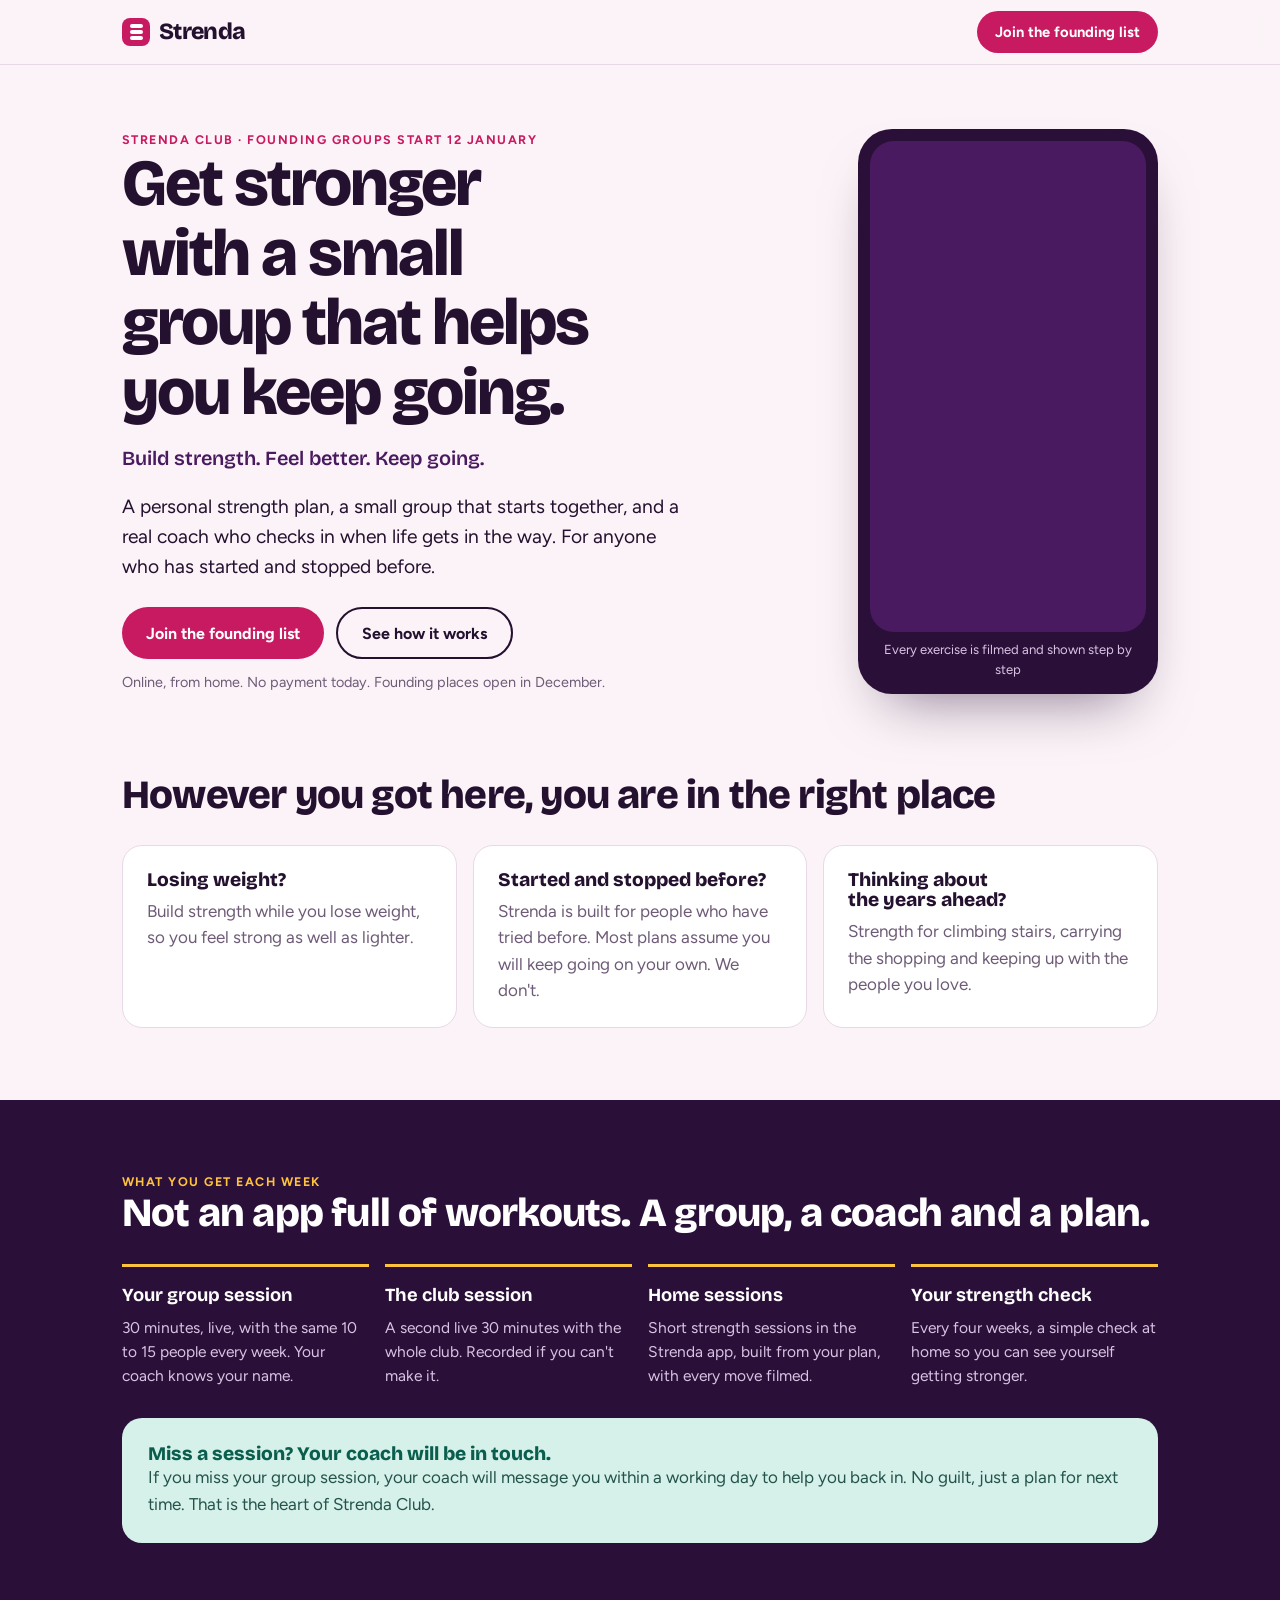
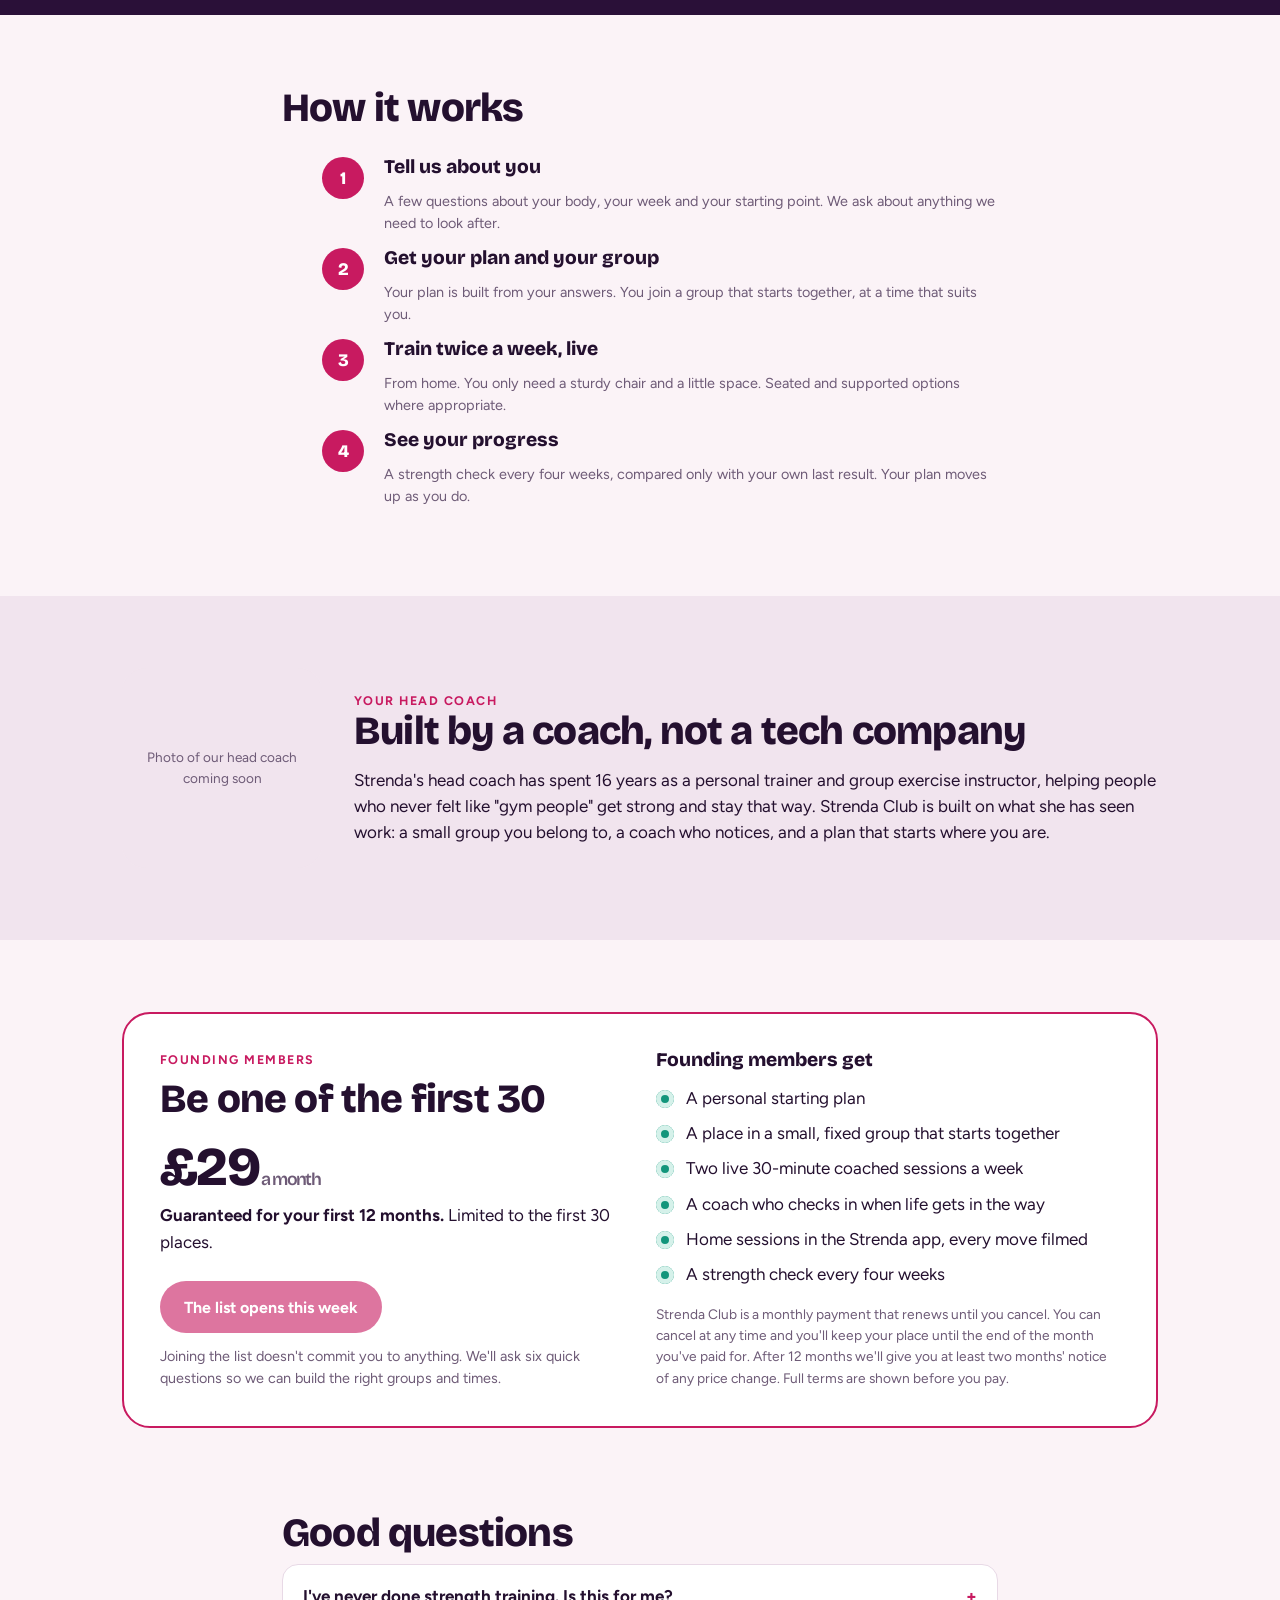
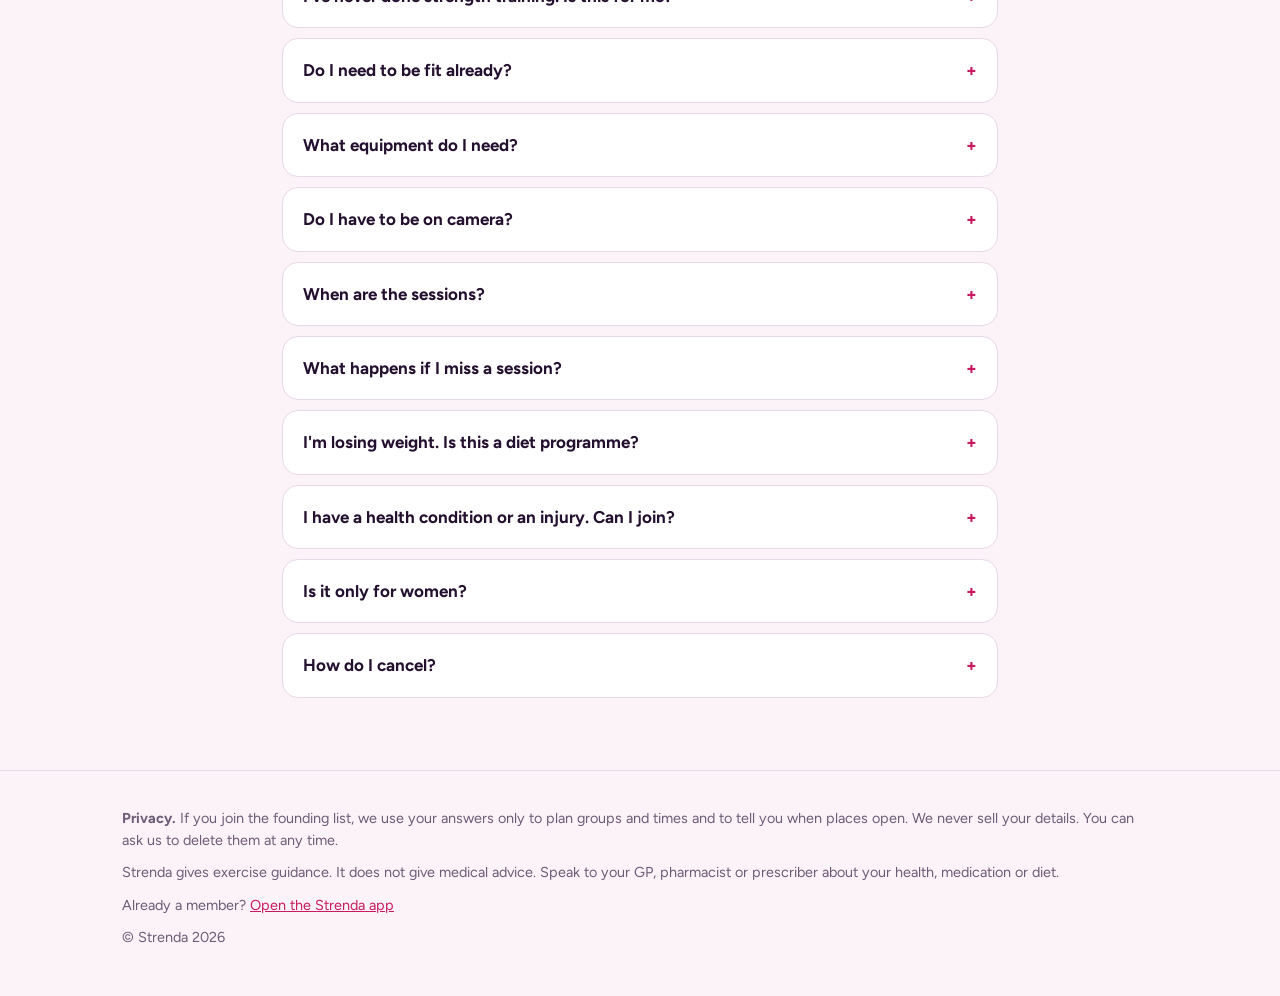
==== index.html @ b96bc78b "Strenda Club landing page at the site root; app moves to app.html Co-Authored-By: Claude Opus 5.5 <n" ====
<!doctype html>
<html lang="en-GB">
<head>
<meta charset="utf-8">
<meta name="viewport" content="width=device-width,initial-scale=1,viewport-fit=cover">
<title>Strenda Club: get stronger with a small group that helps you keep going</title>
<meta name="description" content="A personal strength plan, a small group that starts together and a real coach who checks in when life gets in the way. Founding groups start online on 12 January 2027.">
<meta property="og:title" content="Strenda Club">
<meta property="og:description" content="Get stronger with a small group that helps you keep going. Founding groups start 12 January.">
<link rel="icon" href="icons/icon-192.png">
<link rel="apple-touch-icon" href="icons/icon-180.png">
<meta name="theme-color" content="#2A1038">
<link rel="stylesheet" href="https://fonts.googleapis.com/css2?family=Bricolage+Grotesque:opsz,wght@12..96,600;12..96,800&family=Figtree:wght@400;500;600;700&display=swap">
<script>
/* Old app links (#example, #join-CODE) now live on app.html. */
if (/^#(example|join-)/.test(location.hash)) location.replace('app.html' + location.hash);
/* Paste the Tally form link here when it exists. Until then the buttons scroll to the founding section. */
var WAITLIST_URL = '';
</script>
<style>
:root{--bg:#FBF3F7;--surface:#fff;--sunk:#F1E4EE;--ink:#24102F;--muted:#6E5B77;--line:#E8D9E6;--plum:#2A1038;--plum2:#4A1A60;--on-plum-soft:#D9C3E3;--berry:#C81A60;--sun:#FFC23C;--mint:#12957B;--mint-soft:#D5F1EA;
--display:"Bricolage Grotesque","Arial Narrow",system-ui,sans-serif;--body:"Figtree",system-ui,-apple-system,"Segoe UI",sans-serif}
*{box-sizing:border-box}html{scroll-behavior:smooth}
body{margin:0;background:var(--bg);color:var(--ink);font:17px/1.55 var(--body)}
h1,h2,h3{font-family:var(--display);line-height:1.06;margin:0;text-wrap:balance}
h1{font-size:clamp(2.3rem,6.4vw,4.1rem);font-weight:800;letter-spacing:-.03em}
h2{font-size:clamp(1.7rem,4vw,2.5rem);font-weight:800;letter-spacing:-.02em}
h3{font-size:1.2rem;font-weight:800}
p{margin:0}a{color:var(--berry)}
.in{max-width:1080px;margin:0 auto;padding:0 22px}
.narrow{max-width:760px}
header{position:sticky;top:0;z-index:5;background:rgba(251,243,247,.92);backdrop-filter:blur(8px);border-bottom:1px solid var(--line)}
header .in{display:flex;align-items:center;justify-content:space-between;height:64px}
.brand{font-family:var(--display);font-weight:800;font-size:1.45rem;letter-spacing:-.03em;display:flex;gap:9px;align-items:center;color:var(--ink);text-decoration:none}
.mark{width:28px;height:28px;border-radius:8px;background:var(--berry);display:grid;place-items:center}
.mark::after{content:"";width:13px;height:4px;border-radius:2px;background:#fff;box-shadow:0 -6px 0 #fff,0 6px 0 #fff}
.btn{display:inline-flex;align-items:center;justify-content:center;min-height:52px;padding:0 24px;border-radius:999px;background:var(--berry);color:#fff;font:700 1rem var(--body);text-decoration:none;border:0;cursor:pointer}
.btn.ghost{background:transparent;color:var(--ink);border:2px solid var(--ink)}
.btn.small{min-height:42px;padding:0 18px;font-size:.92rem}
.btn:focus-visible,a:focus-visible,summary:focus-visible{outline:3px solid var(--sun);outline-offset:3px}
section{padding:72px 0}
.eyebrow{font-size:.78rem;font-weight:700;letter-spacing:.12em;text-transform:uppercase;color:var(--berry)}
.hero{padding:64px 0 56px}
.hero .grid{display:grid;grid-template-columns:1.15fr .85fr;gap:48px;align-items:center}
.hero .lead{font-size:1.2rem;margin-top:18px;max-width:34em}
.tag{font-family:var(--display);font-weight:600;font-size:1.25rem;margin-top:16px;color:var(--plum2)}
.row{display:flex;flex-wrap:wrap;gap:12px;margin-top:26px}
.note{font-size:.9rem;color:var(--muted);margin-top:12px}
.phone{background:var(--plum);border-radius:34px;padding:12px;max-width:300px;margin-left:auto;box-shadow:0 30px 60px -30px rgba(42,16,56,.6)}
.phone video{width:100%;aspect-ratio:9/16;object-fit:cover;border-radius:24px;display:block;background:var(--plum2)}
.phone p{color:var(--on-plum-soft);font-size:.82rem;text-align:center;padding:8px 6px 2px}
.ways{display:grid;grid-template-columns:repeat(3,1fr);gap:16px;margin-top:28px}
.card{background:var(--surface);border:1px solid var(--line);border-radius:20px;padding:24px}
.card p{margin-top:8px;color:var(--muted)}
.band{background:var(--plum);color:#fff}
.band p{color:var(--on-plum-soft)}
.band .eyebrow{color:var(--sun)}
.week{display:grid;grid-template-columns:repeat(4,1fr);gap:16px;margin-top:30px}
.week div{border-top:3px solid var(--sun);padding-top:14px}
.week b{display:block;font-family:var(--display);font-size:1.15rem;color:#fff}
.week p{margin-top:6px;font-size:.97rem}
.steps{counter-reset:s;display:grid;gap:14px;margin-top:28px}
.steps li{list-style:none;counter-increment:s;display:grid;grid-template-columns:48px 1fr;gap:14px;align-items:start}
.steps li::before{content:counter(s);width:42px;height:42px;border-radius:50%;background:var(--berry);color:#fff;font:800 1.1rem var(--display);display:grid;place-items:center}
.steps ol{padding:0;margin:0}
.promise{background:var(--mint-soft);border-radius:20px;padding:26px;margin-top:30px}
.promise h3{color:#0B5E4E}
.coach{display:grid;grid-template-columns:200px 1fr;gap:32px;align-items:center}
.photo{width:200px;aspect-ratio:1;border-radius:24px;background:var(--sunk);display:grid;place-items:center;color:var(--muted);font-size:.85rem;text-align:center;padding:16px}
.offer{background:var(--surface);border:2px solid var(--berry);border-radius:28px;padding:36px;display:grid;grid-template-columns:1fr 1fr;gap:32px}
.price{font-family:var(--display);font-weight:800;font-size:3.4rem;letter-spacing:-.03em;line-height:1}
.price span{font-size:1.1rem;font-weight:600;color:var(--muted)}
ul.ticks{padding:0;margin:14px 0 0;list-style:none;display:grid;gap:9px}
ul.ticks li{padding-left:30px;position:relative}
ul.ticks li::before{content:"";position:absolute;left:0;top:5px;width:18px;height:18px;border-radius:50%;background:var(--mint);box-shadow:inset 0 0 0 5px var(--mint-soft)}
.fine{font-size:.86rem;color:var(--muted);margin-top:16px}
details{background:var(--surface);border:1px solid var(--line);border-radius:16px;padding:0 20px;margin-top:10px}
summary{cursor:pointer;font-weight:700;padding:18px 0;list-style:none}
summary::after{content:"+";float:right;font-weight:800;color:var(--berry)}
details[open] summary::after{content:"\2212"}
details p{padding:0 0 18px;color:var(--muted)}
footer{border-top:1px solid var(--line);padding:36px 0 48px;font-size:.9rem;color:var(--muted)}
footer .in{display:grid;gap:10px}
@media (max-width:820px){.hero .grid,.offer,.coach{grid-template-columns:1fr}.phone{margin:0 auto}.ways,.week{grid-template-columns:1fr 1fr}.photo{width:160px}}
@media (max-width:520px){.ways,.week{grid-template-columns:1fr}section{padding:56px 0}.offer{padding:26px}}
@media (prefers-reduced-motion:reduce){html{scroll-behavior:auto}}
</style>
</head>
<body>
<header><div class="in">
  <a class="brand" href="#top"><span class="mark" aria-hidden="true"></span>Strenda</a>
  <a class="btn small js-join" href="#founding">Join the founding list</a>
</div></header>

<main id="top">
<section class="hero"><div class="in grid">
  <div>
    <p class="eyebrow">Strenda Club &middot; Founding groups start 12 January</p>
    <h1>Get stronger with a small group that helps you keep going.</h1>
    <p class="tag">Build strength. Feel better. Keep going.</p>
    <p class="lead">A personal strength plan, a small group that starts together, and a real coach who checks in when life gets in the way. For anyone who has started and stopped before.</p>
    <div class="row"><a class="btn js-join" href="#founding">Join the founding list</a><a class="btn ghost" href="#how">See how it works</a></div>
    <p class="note">Online, from home. No payment today. Founding places open in December.</p>
  </div>
  <div class="phone"><video src="videos/sit-to-stand.mp4" muted autoplay loop playsinline preload="metadata" aria-label="A Strenda exercise: sit to stand from a chair"></video><p>Every exercise is filmed and shown step by step</p></div>
</div></section>

<section style="padding-top:24px"><div class="in">
  <h2>However you got here, you are in the right place</h2>
  <div class="ways">
    <div class="card"><h3>Losing weight?</h3><p>Build strength while you lose weight, so you feel strong as well as lighter.</p></div>
    <div class="card"><h3>Started and stopped before?</h3><p>Strenda is built for people who have tried before. Most plans assume you will keep going on your own. We don't.</p></div>
    <div class="card"><h3>Thinking about the years ahead?</h3><p>Strength for climbing stairs, carrying the shopping and keeping up with the people you love.</p></div>
  </div>
</div></section>

<section class="band" id="how"><div class="in">
  <p class="eyebrow">What you get each week</p>
  <h2>Not an app full of workouts. A group, a coach and a plan.</h2>
  <div class="week">
    <div><b>Your group session</b><p>30 minutes, live, with the same 10 to 15 people every week. Your coach knows your name.</p></div>
    <div><b>The club session</b><p>A second live 30 minutes with the whole club. Recorded if you can't make it.</p></div>
    <div><b>Home sessions</b><p>Short strength sessions in the Strenda app, built from your plan, with every move filmed.</p></div>
    <div><b>Your strength check</b><p>Every four weeks, a simple check at home so you can see yourself getting stronger.</p></div>
  </div>
  <div class="promise"><h3>Miss a session? Your coach will be in touch.</h3><p style="color:#24534A">If you miss your group session, your coach will message you within a working day to help you back in. No guilt, just a plan for next time. That is the heart of Strenda Club.</p></div>
</div></section>

<section><div class="in narrow">
  <h2>How it works</h2>
  <ol class="steps">
    <li><div><h3>Tell us about you</h3><p class="note">A few questions about your body, your week and your starting point. We ask about anything we need to look after.</p></div></li>
    <li><div><h3>Get your plan and your group</h3><p class="note">Your plan is built from your answers. You join a group that starts together, at a time that suits you.</p></div></li>
    <li><div><h3>Train twice a week, live</h3><p class="note">From home. You only need a sturdy chair and a little space. Seated and supported options where appropriate.</p></div></li>
    <li><div><h3>See your progress</h3><p class="note">A strength check every four weeks, compared only with your own last result. Your plan moves up as you do.</p></div></li>
  </ol>
</div></section>

<section style="background:var(--sunk)"><div class="in coach">
  <div class="photo" role="img" aria-label="Photo of Strenda's head coach">Photo of our head coach coming soon</div>
  <div>
    <p class="eyebrow">Your head coach</p>
    <h2>Built by a coach, not a tech company</h2>
    <p style="margin-top:14px">Strenda's head coach has spent 16 years as a personal trainer and group exercise instructor, helping people who never felt like "gym people" get strong and stay that way. Strenda Club is built on what she has seen work: a small group you belong to, a coach who notices, and a plan that starts where you are.</p>
  </div>
</div></section>

<section id="founding"><div class="in">
  <div class="offer">
    <div>
      <p class="eyebrow">Founding members</p>
      <h2 style="margin-top:8px">Be one of the first 30</h2>
      <p class="price" style="margin-top:20px">&pound;29<span> a month</span></p>
      <p style="margin-top:8px"><strong>Guaranteed for your first 12 months.</strong> Limited to the first 30 places.</p>
      <div class="row"><a class="btn js-join" href="#founding" id="joinmain">Join the founding list</a></div>
      <p class="note" id="joinnote">Joining the list doesn't commit you to anything. We'll ask six quick questions so we can build the right groups and times.</p>
    </div>
    <div>
      <h3>Founding members get</h3>
      <ul class="ticks">
        <li>A personal starting plan</li>
        <li>A place in a small, fixed group that starts together</li>
        <li>Two live 30-minute coached sessions a week</li>
        <li>A coach who checks in when life gets in the way</li>
        <li>Home sessions in the Strenda app, every move filmed</li>
        <li>A strength check every four weeks</li>
      </ul>
      <p class="fine">Strenda Club is a monthly payment that renews until you cancel. You can cancel at any time and you'll keep your place until the end of the month you've paid for. After 12 months we'll give you at least two months' notice of any price change. Full terms are shown before you pay.</p>
    </div>
  </div>
</div></section>

<section style="padding-top:12px"><div class="in narrow">
  <h2>Good questions</h2>
  <details><summary>I've never done strength training. Is this for me?</summary><p>Yes. Strenda Club is for beginners and for people coming back after a break. Every exercise is filmed and explained, and your plan starts where you are.</p></details>
  <details><summary>Do I need to be fit already?</summary><p>No. You don't have to arrive disciplined, confident or fit. That is what the group and your coach are for.</p></details>
  <details><summary>What equipment do I need?</summary><p>A sturdy chair and a little space. Hand weights or full water bottles help later but are optional.</p></details>
  <details><summary>Do I have to be on camera?</summary><p>No. Your camera is optional. You can follow along and ask questions without being on screen. If you turn it on, your coach can check your technique.</p></details>
  <details><summary>When are the sessions?</summary><p>We'll set the group times from what people on the founding list tell us, with daytime and evening options. The club session is recorded.</p></details>
  <details><summary>What happens if I miss a session?</summary><p>Your coach will message you within a working day to help you back in, with an easier option if you need one. You won't be told off. Life happens.</p></details>
  <details><summary>I'm losing weight. Is this a diet programme?</summary><p>No. Strenda is about building strength, whatever your goal. If you're losing weight in any way, we'll help you build strength alongside it. We don't give advice on medication or diets; your GP, pharmacist or dietitian is the right person for that.</p></details>
  <details><summary>I have a health condition or an injury. Can I join?</summary><p>Often, yes. We'll ask about your health before you start, and we may ask you to check with your GP first. Exercises are adapted where appropriate.</p></details>
  <details><summary>Is it only for women?</summary><p>Our first groups are mostly women aged 40 to 60, because that's who has asked for it. Everyone is welcome to join the list, and we plan to open more groups.</p></details>
  <details><summary>How do I cancel?</summary><p>Any time, in a couple of clicks. You keep your place until the end of the month you've paid for.</p></details>
</div></section>
</main>

<footer><div class="in">
  <p><strong>Privacy.</strong> If you join the founding list, we use your answers only to plan groups and times and to tell you when places open. We never sell your details. You can ask us to delete them at any time.</p>
  <p>Strenda gives exercise guidance. It does not give medical advice. Speak to your GP, pharmacist or prescriber about your health, medication or diet.</p>
  <p>Already a member? <a href="app.html">Open the Strenda app</a></p>
  <p>&copy; Strenda 2026</p>
</div></footer>

<script>
if (WAITLIST_URL) document.querySelectorAll('.js-join').forEach(function (a) { a.href = WAITLIST_URL; a.target = '_blank'; a.rel = 'noopener'; });
else { var n = document.getElementById('joinnote'); var b = document.getElementById('joinmain'); b.textContent = 'The list opens this week'; b.removeAttribute('href'); b.setAttribute('aria-disabled', 'true'); b.style.opacity = '.6'; }
</script>
</body>
</html>
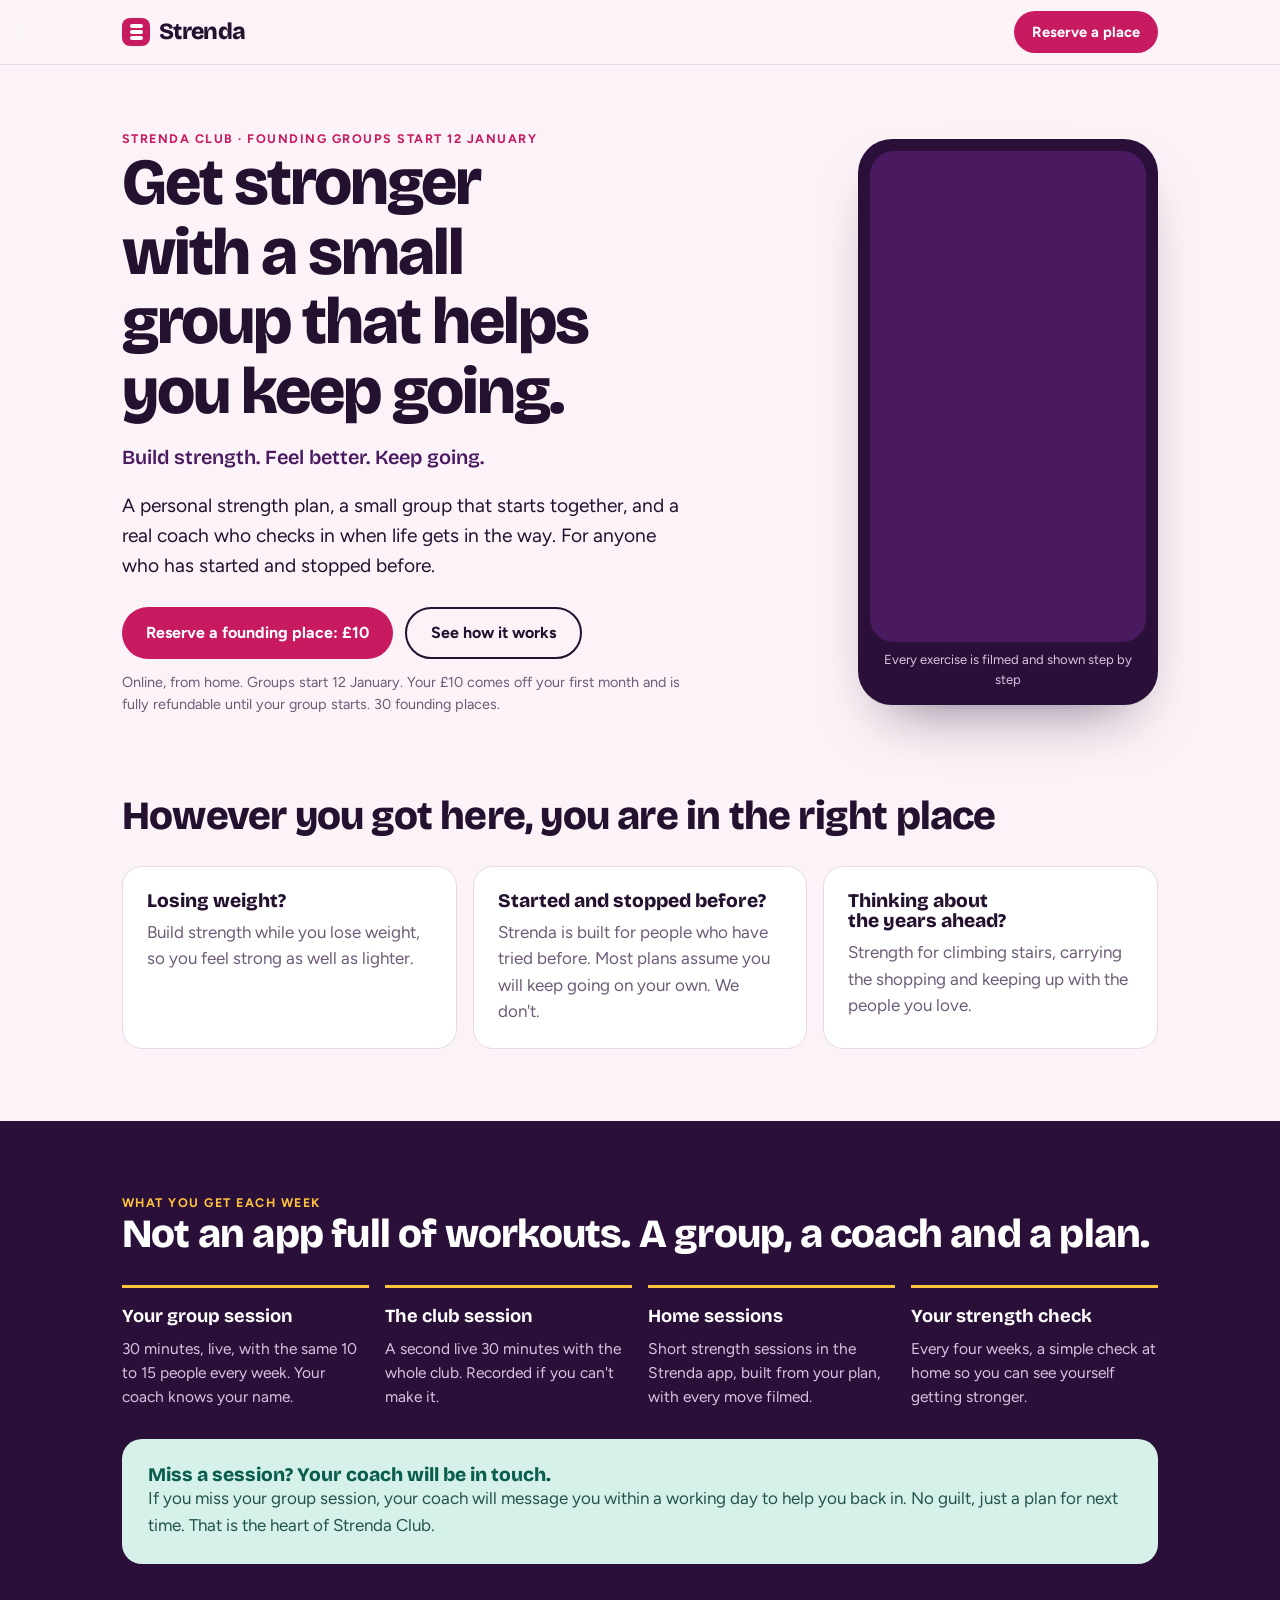
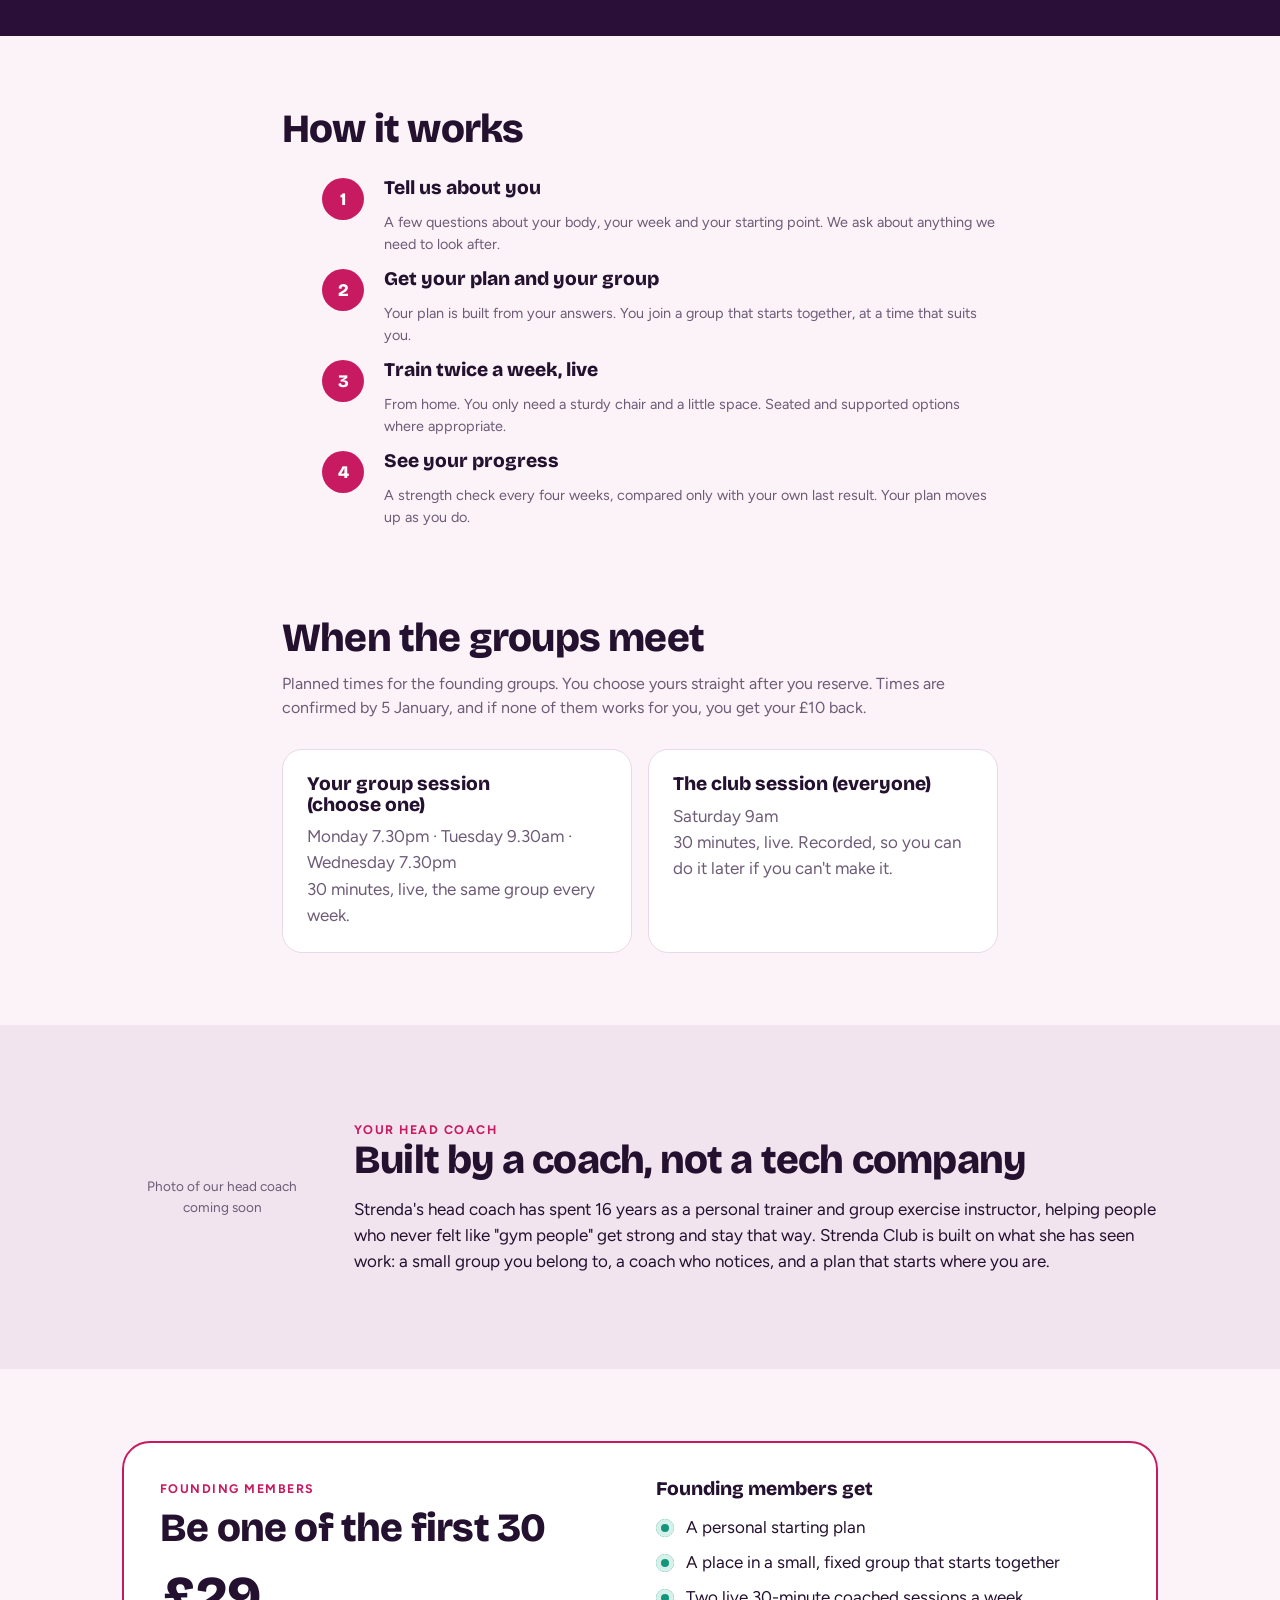
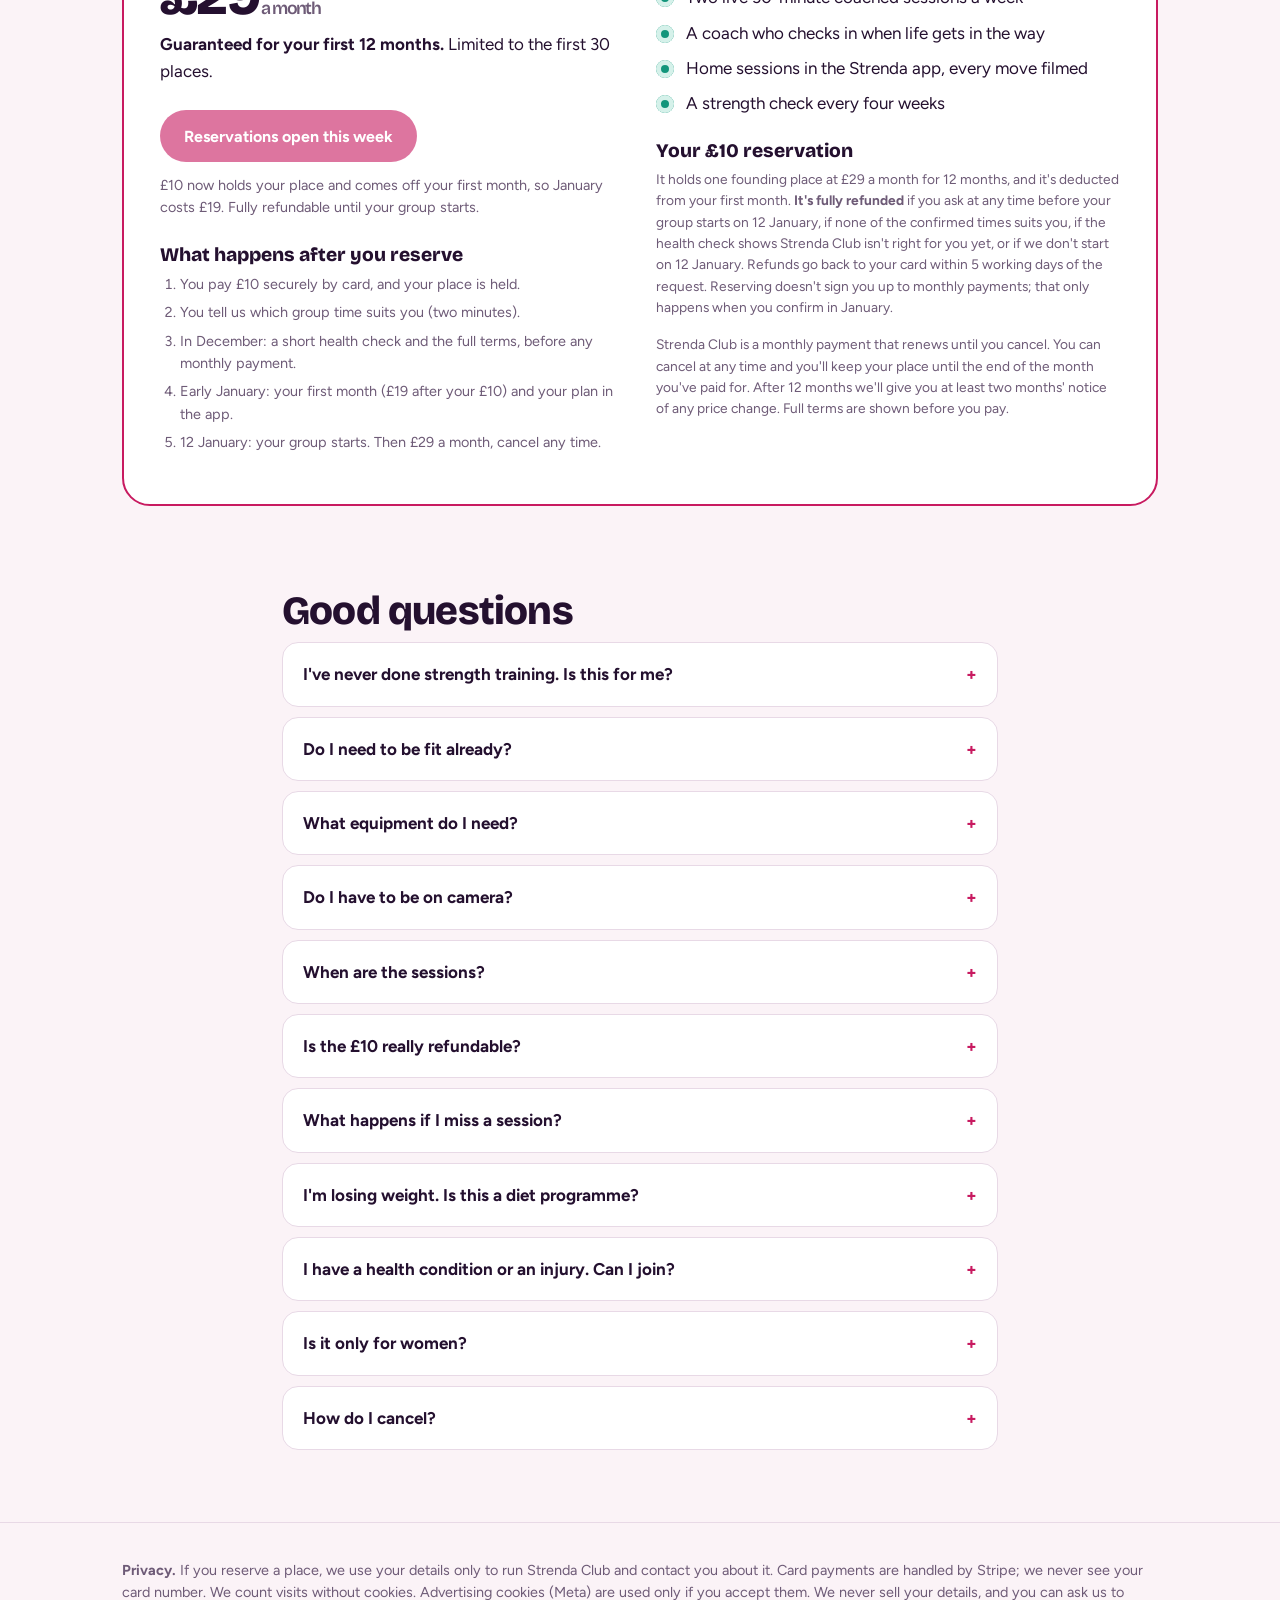
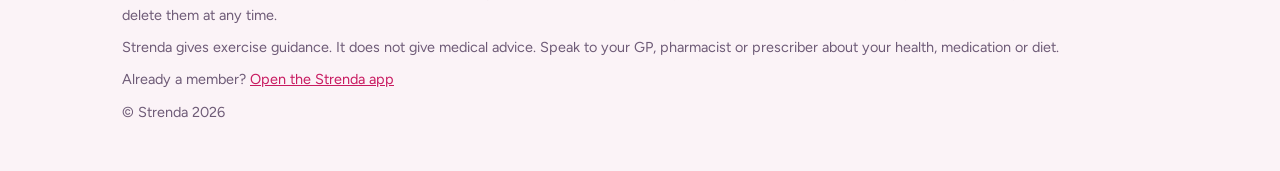
==== commit 75008ad5: "Founding reservation journey: £10 refundable reservation, group times, reserved page, consent-gated " ====
--- a/index.html
+++ b/index.html
@@ -14,8 +14,14 @@
 <script>
 /* Old app links (#example, #join-CODE) now live on app.html. */
 if (/^#(example|join-)/.test(location.hash)) location.replace('app.html' + location.hash);
-/* Paste the Tally form link here when it exists. Until then the buttons scroll to the founding section. */
-var WAITLIST_URL = '';
+/* ===== SETTINGS: paste values here, nothing else needs changing ===== */
+var RESERVE_URL = '';     /* Stripe Payment Link for the £10 refundable reservation */
+var WAITLIST_URL = '';    /* Optional: Tally form, used only if RESERVE_URL is empty */
+var META_PIXEL_ID = '';   /* Meta pixel ID, e.g. '123456789012345'. Loads only after cookie consent. */
+var GOATCOUNTER = '';     /* GoatCounter code, e.g. 'strenda' for strenda.goatcounter.com. Cookie-free visit counts. */
+/* ==================================================================== */
+/* Remember where the visitor came from (utm tags on the ad link) so the Stripe payment shows the source. */
+(function () { try { var q = new URLSearchParams(location.search), s = q.get('utm_content') || q.get('utm_campaign') || q.get('utm_source'); if (s) sessionStorage.setItem('src', s.replace(/[^\w-]/g, '').slice(0, 60)); } catch (e) {} })();
 </script>
 <style>
 :root{--bg:#FBF3F7;--surface:#fff;--sunk:#F1E4EE;--ink:#24102F;--muted:#6E5B77;--line:#E8D9E6;--plum:#2A1038;--plum2:#4A1A60;--on-plum-soft:#D9C3E3;--berry:#C81A60;--sun:#FFC23C;--mint:#12957B;--mint-soft:#D5F1EA;
@@ -89,7 +95,7 @@
 <body>
 <header><div class="in">
   <a class="brand" href="#top"><span class="mark" aria-hidden="true"></span>Strenda</a>
-  <a class="btn small js-join" href="#founding">Join the founding list</a>
+  <a class="btn small js-join" href="#founding">Reserve a place</a>
 </div></header>
 
 <main id="top">
@@ -99,8 +105,8 @@
     <h1>Get stronger with a small group that helps you keep going.</h1>
     <p class="tag">Build strength. Feel better. Keep going.</p>
     <p class="lead">A personal strength plan, a small group that starts together, and a real coach who checks in when life gets in the way. For anyone who has started and stopped before.</p>
-    <div class="row"><a class="btn js-join" href="#founding">Join the founding list</a><a class="btn ghost" href="#how">See how it works</a></div>
-    <p class="note">Online, from home. No payment today. Founding places open in December.</p>
+    <div class="row"><a class="btn js-join" href="#founding">Reserve a founding place: &pound;10</a><a class="btn ghost" href="#how">See how it works</a></div>
+    <p class="note">Online, from home. Groups start 12 January. Your &pound;10 comes off your first month and is fully refundable until your group starts. 30 founding places.</p>
   </div>
   <div class="phone"><video src="videos/sit-to-stand.mp4" muted autoplay loop playsinline preload="metadata" aria-label="A Strenda exercise: sit to stand from a chair"></video><p>Every exercise is filmed and shown step by step</p></div>
 </div></section>
@@ -136,6 +142,15 @@
   </ol>
 </div></section>
 
+<section style="padding-top:0"><div class="in narrow">
+  <h2>When the groups meet</h2>
+  <p class="note" style="font-size:1rem">Planned times for the founding groups. You choose yours straight after you reserve. Times are confirmed by 5 January, and if none of them works for you, you get your &pound;10 back.</p>
+  <div class="ways" style="grid-template-columns:repeat(2,1fr)">
+    <div class="card"><h3>Your group session (choose one)</h3><p>Monday 7.30pm &middot; Tuesday 9.30am &middot; Wednesday 7.30pm<br>30 minutes, live, the same group every week.</p></div>
+    <div class="card"><h3>The club session (everyone)</h3><p>Saturday 9am<br>30 minutes, live. Recorded, so you can do it later if you can't make it.</p></div>
+  </div>
+</div></section>
+
 <section style="background:var(--sunk)"><div class="in coach">
   <div class="photo" role="img" aria-label="Photo of Strenda's head coach">Photo of our head coach coming soon</div>
   <div>
@@ -152,8 +167,16 @@
       <h2 style="margin-top:8px">Be one of the first 30</h2>
       <p class="price" style="margin-top:20px">&pound;29<span> a month</span></p>
       <p style="margin-top:8px"><strong>Guaranteed for your first 12 months.</strong> Limited to the first 30 places.</p>
-      <div class="row"><a class="btn js-join" href="#founding" id="joinmain">Join the founding list</a></div>
-      <p class="note" id="joinnote">Joining the list doesn't commit you to anything. We'll ask six quick questions so we can build the right groups and times.</p>
+      <div class="row"><a class="btn js-join" href="#founding" id="joinmain">Reserve my place: &pound;10</a></div>
+      <p class="note" id="joinnote">&pound;10 now holds your place and comes off your first month, so January costs &pound;19. Fully refundable until your group starts.</p>
+      <h3 style="margin-top:26px">What happens after you reserve</h3>
+      <ol class="note" style="padding-left:20px;margin-top:8px;display:grid;gap:6px">
+        <li>You pay &pound;10 securely by card, and your place is held.</li>
+        <li>You tell us which group time suits you (two minutes).</li>
+        <li>In December: a short health check and the full terms, before any monthly payment.</li>
+        <li>Early January: your first month (&pound;19 after your &pound;10) and your plan in the app.</li>
+        <li>12 January: your group starts. Then &pound;29 a month, cancel any time.</li>
+      </ol>
     </div>
     <div>
       <h3>Founding members get</h3>
@@ -165,6 +188,8 @@
         <li>Home sessions in the Strenda app, every move filmed</li>
         <li>A strength check every four weeks</li>
       </ul>
+      <h3 style="margin-top:24px">Your &pound;10 reservation</h3>
+      <p class="fine" style="margin-top:8px">It holds one founding place at &pound;29 a month for 12 months, and it's deducted from your first month. <strong>It's fully refunded</strong> if you ask at any time before your group starts on 12 January, if none of the confirmed times suits you, if the health check shows Strenda Club isn't right for you yet, or if we don't start on 12 January. Refunds go back to your card within 5 working days of the request. Reserving doesn't sign you up to monthly payments; that only happens when you confirm in January.</p>
       <p class="fine">Strenda Club is a monthly payment that renews until you cancel. You can cancel at any time and you'll keep your place until the end of the month you've paid for. After 12 months we'll give you at least two months' notice of any price change. Full terms are shown before you pay.</p>
     </div>
   </div>
@@ -176,7 +201,8 @@
   <details><summary>Do I need to be fit already?</summary><p>No. You don't have to arrive disciplined, confident or fit. That is what the group and your coach are for.</p></details>
   <details><summary>What equipment do I need?</summary><p>A sturdy chair and a little space. Hand weights or full water bottles help later but are optional.</p></details>
   <details><summary>Do I have to be on camera?</summary><p>No. Your camera is optional. You can follow along and ask questions without being on screen. If you turn it on, your coach can check your technique.</p></details>
-  <details><summary>When are the sessions?</summary><p>We'll set the group times from what people on the founding list tell us, with daytime and evening options. The club session is recorded.</p></details>
+  <details><summary>When are the sessions?</summary><p>Group sessions are planned for Monday 7.30pm, Tuesday 9.30am or Wednesday 7.30pm (you choose one), plus the club session on Saturday at 9am, which is recorded. Times are confirmed by 5 January.</p></details>
+  <details><summary>Is the &pound;10 really refundable?</summary><p>Yes. Ask any time before your group starts on 12 January and it goes back to your card within 5 working days. It's also refunded automatically if the times don't suit you, if the health check shows it isn't right for you yet, or if we don't start on 12 January.</p></details>
   <details><summary>What happens if I miss a session?</summary><p>Your coach will message you within a working day to help you back in, with an easier option if you need one. You won't be told off. Life happens.</p></details>
   <details><summary>I'm losing weight. Is this a diet programme?</summary><p>No. Strenda is about building strength, whatever your goal. If you're losing weight in any way, we'll help you build strength alongside it. We don't give advice on medication or diets; your GP, pharmacist or dietitian is the right person for that.</p></details>
   <details><summary>I have a health condition or an injury. Can I join?</summary><p>Often, yes. We'll ask about your health before you start, and we may ask you to check with your GP first. Exercises are adapted where appropriate.</p></details>
@@ -186,15 +212,37 @@
 </main>
 
 <footer><div class="in">
-  <p><strong>Privacy.</strong> If you join the founding list, we use your answers only to plan groups and times and to tell you when places open. We never sell your details. You can ask us to delete them at any time.</p>
+  <p><strong>Privacy.</strong> If you reserve a place, we use your details only to run Strenda Club and contact you about it. Card payments are handled by Stripe; we never see your card number. We count visits without cookies. Advertising cookies (Meta) are used only if you accept them. We never sell your details, and you can ask us to delete them at any time.</p>
   <p>Strenda gives exercise guidance. It does not give medical advice. Speak to your GP, pharmacist or prescriber about your health, medication or diet.</p>
   <p>Already a member? <a href="app.html">Open the Strenda app</a></p>
   <p>&copy; Strenda 2026</p>
 </div></footer>
 
+<div id="consent" hidden style="position:fixed;left:12px;right:12px;bottom:12px;z-index:9;max-width:560px;margin:0 auto;background:#fff;border:1px solid var(--line);border-radius:16px;padding:16px 18px;box-shadow:0 12px 40px -12px rgba(42,16,56,.35);font-size:.92rem">
+  <p>We'd like to use an advertising cookie from Meta to see which of our ads bring people here. It's optional.</p>
+  <div class="row" style="margin-top:12px"><button class="btn small" id="cyes">Accept</button><button class="btn small ghost" id="cno">No thanks</button></div>
+</div>
 <script>
-if (WAITLIST_URL) document.querySelectorAll('.js-join').forEach(function (a) { a.href = WAITLIST_URL; a.target = '_blank'; a.rel = 'noopener'; });
-else { var n = document.getElementById('joinnote'); var b = document.getElementById('joinmain'); b.textContent = 'The list opens this week'; b.removeAttribute('href'); b.setAttribute('aria-disabled', 'true'); b.style.opacity = '.6'; }
+(function () {
+  var src = ''; try { src = sessionStorage.getItem('src') || ''; } catch (e) {}
+  function pixel() { if (!META_PIXEL_ID || window.fbq) return; !function(f,b,e,v,n,t,s){if(f.fbq)return;n=f.fbq=function(){n.callMethod?n.callMethod.apply(n,arguments):n.queue.push(arguments)};if(!f._fbq)f._fbq=n;n.push=n;n.loaded=!0;n.version='2.0';n.queue=[];t=b.createElement(e);t.async=!0;t.src=v;s=b.getElementsByTagName(e)[0];s.parentNode.insertBefore(t,s)}(window,document,'script','https://connect.facebook.net/en_US/fbevents.js'); fbq('init', META_PIXEL_ID); fbq('track', 'PageView'); }
+  function consent() { try { return localStorage.getItem('consent'); } catch (e) { return null; } }
+  if (META_PIXEL_ID) { var c = consent(); if (c === 'yes') pixel(); else if (!c) { var box = document.getElementById('consent'); box.hidden = false;
+    document.getElementById('cyes').onclick = function () { try { localStorage.setItem('consent', 'yes'); } catch (e) {} box.hidden = true; pixel(); };
+    document.getElementById('cno').onclick = function () { try { localStorage.setItem('consent', 'no'); } catch (e) {} box.hidden = true; }; } }
+  if (GOATCOUNTER) { var g = document.createElement('script'); g.async = true; g.src = '//gc.zgo.at/count.js'; g.setAttribute('data-goatcounter', 'https://' + GOATCOUNTER + '.goatcounter.com/count'); document.body.appendChild(g); }
+  function event(name) { try { if (window.goatcounter && goatcounter.count) goatcounter.count({ path: name, title: name, event: true }); } catch (e) {} try { if (window.fbq) fbq('track', 'InitiateCheckout', { value: 10, currency: 'GBP' }); } catch (e) {} }
+  var links = document.querySelectorAll('.js-join');
+  if (RESERVE_URL) {
+    var url = RESERVE_URL + (RESERVE_URL.indexOf('?') < 0 ? '?' : '&') + 'client_reference_id=' + encodeURIComponent(src || 'direct');
+    links.forEach(function (a) { a.href = url; a.addEventListener('click', function () { event('reserve-click'); }); });
+  } else if (WAITLIST_URL) {
+    links.forEach(function (a) { a.href = WAITLIST_URL; a.target = '_blank'; a.rel = 'noopener'; a.textContent = a.id === 'joinmain' ? 'Join the founding list' : 'Join the list'; });
+    document.getElementById('joinnote').textContent = 'Reservations open shortly. Join the list and you will hear first.';
+  } else {
+    var b = document.getElementById('joinmain'); b.textContent = 'Reservations open this week'; b.removeAttribute('href'); b.setAttribute('aria-disabled', 'true'); b.style.opacity = '.6';
+  }
+})();
 </script>
 </body>
 </html>
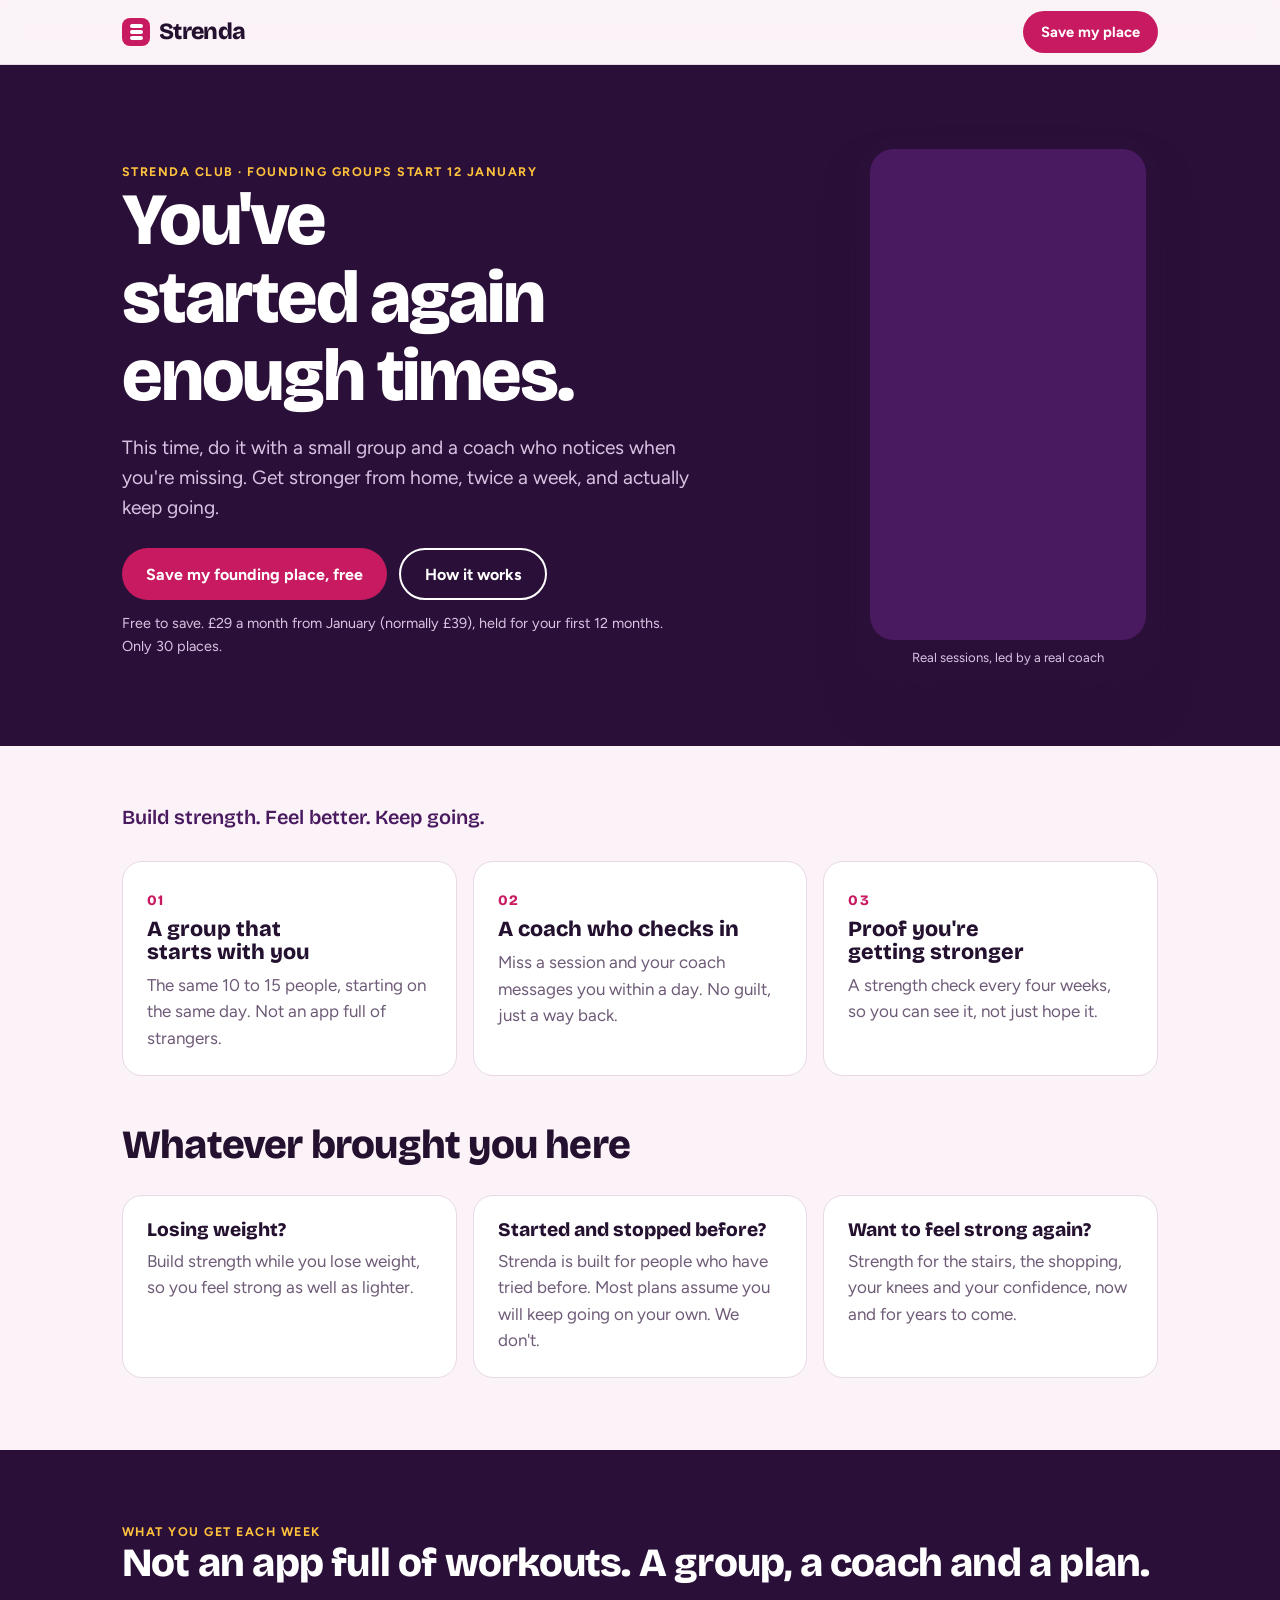
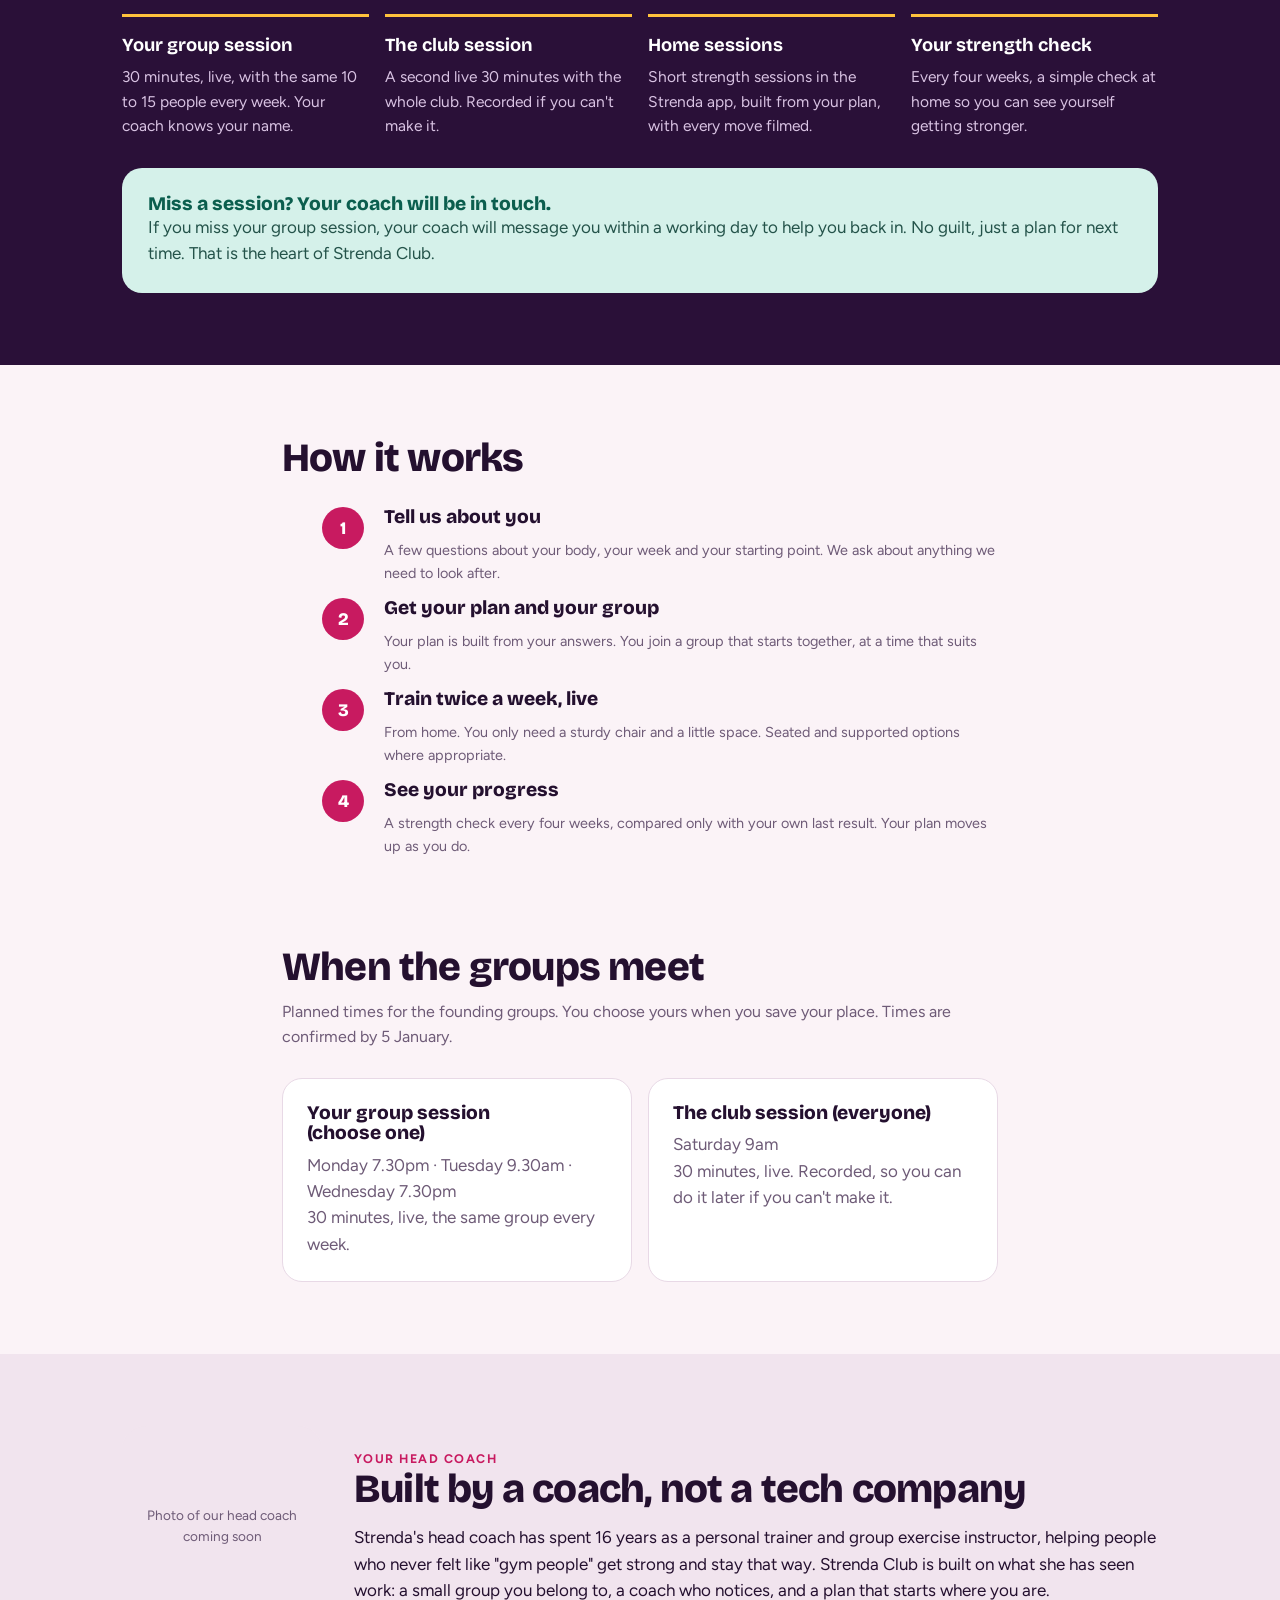
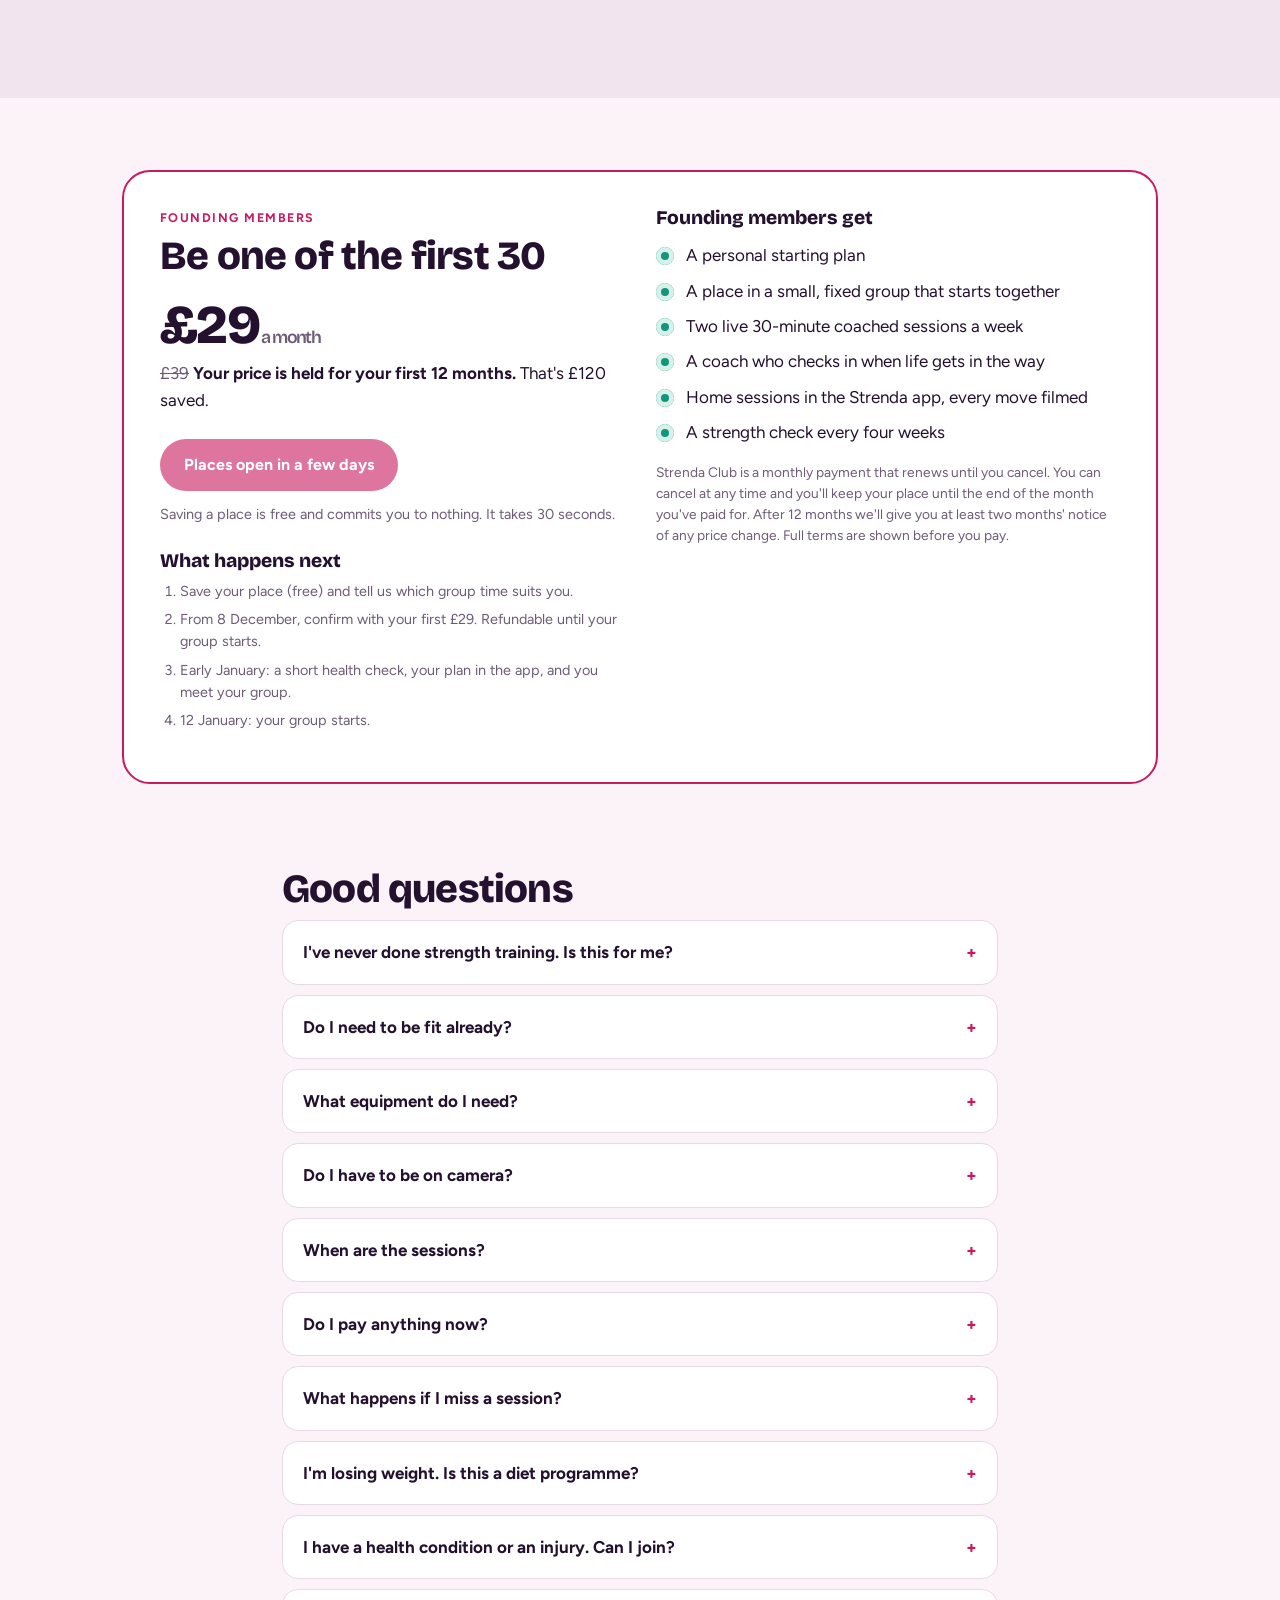
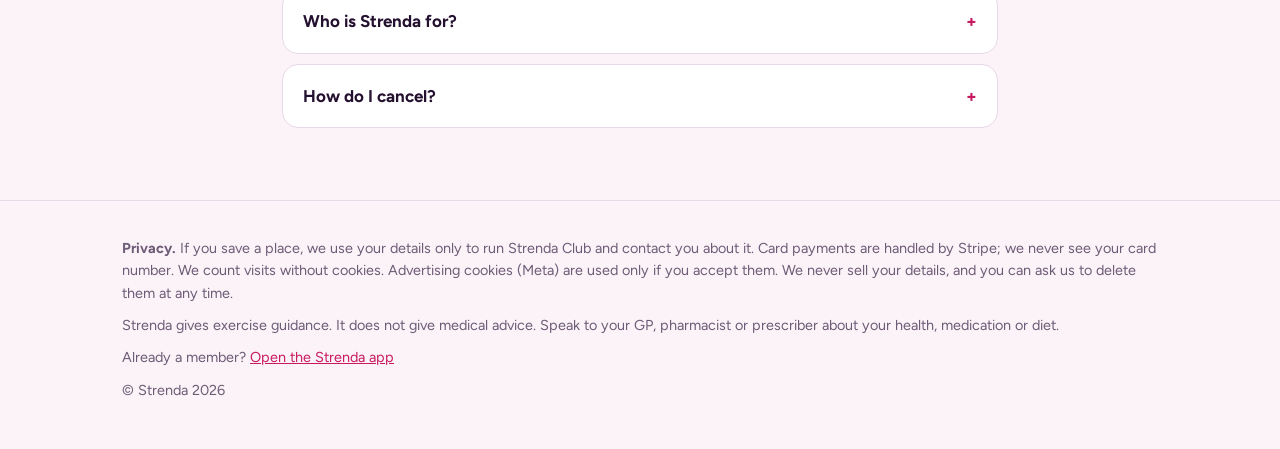
==== commit a772fc0c: "Landing page: bolder hero, free save-my-place, no deposit, no age Co-Authored-By: Claude Opus 5.5 <n" ====
--- a/index.html
+++ b/index.html
@@ -3,7 +3,7 @@
 <head>
 <meta charset="utf-8">
 <meta name="viewport" content="width=device-width,initial-scale=1,viewport-fit=cover">
-<title>Strenda Club: get stronger with a small group that helps you keep going</title>
+<title>Strenda Club: you've started again enough times</title>
 <meta name="description" content="A personal strength plan, a small group that starts together and a real coach who checks in when life gets in the way. Founding groups start online on 12 January 2027.">
 <meta property="og:title" content="Strenda Club">
 <meta property="og:description" content="Get stronger with a small group that helps you keep going. Founding groups start 12 January.">
@@ -15,8 +15,8 @@
 /* Old app links (#example, #join-CODE) now live on app.html. */
 if (/^#(example|join-)/.test(location.hash)) location.replace('app.html' + location.hash);
 /* ===== SETTINGS: paste values here, nothing else needs changing ===== */
-var RESERVE_URL = '';     /* Stripe Payment Link for the £10 refundable reservation */
-var WAITLIST_URL = '';    /* Optional: Tally form, used only if RESERVE_URL is empty */
+var SAVE_URL = '';        /* Tally form: free 'save my place'. Every button uses this. */
+var PAY_URL = '';         /* Stripe £29 link, from 8 December. Leave empty until then. */
 var META_PIXEL_ID = '';   /* Meta pixel ID, e.g. '123456789012345'. Loads only after cookie consent. */
 var GOATCOUNTER = '';     /* GoatCounter code, e.g. 'strenda' for strenda.goatcounter.com. Cookie-free visit counts. */
 /* ==================================================================== */
@@ -46,7 +46,7 @@
 .btn:focus-visible,a:focus-visible,summary:focus-visible{outline:3px solid var(--sun);outline-offset:3px}
 section{padding:72px 0}
 .eyebrow{font-size:.78rem;font-weight:700;letter-spacing:.12em;text-transform:uppercase;color:var(--berry)}
-.hero{padding:64px 0 56px}
+.hero{padding:72px 0 64px;background:var(--plum);color:#fff}.hero .lead{color:var(--on-plum-soft)}.hero .eyebrow{color:var(--sun)}.hero .note{color:var(--on-plum-soft)}.hero .btn.ghost{color:#fff;border-color:#fff}.hero h1{font-size:clamp(2.6rem,7vw,4.6rem)}.diff{padding:56px 0 24px}.card.big h3{font-size:1.35rem;margin-top:6px}.num{font:800 .9rem var(--display);color:var(--berry);letter-spacing:.1em}
 .hero .grid{display:grid;grid-template-columns:1.15fr .85fr;gap:48px;align-items:center}
 .hero .lead{font-size:1.2rem;margin-top:18px;max-width:34em}
 .tag{font-family:var(--display);font-weight:600;font-size:1.25rem;margin-top:16px;color:var(--plum2)}
@@ -95,28 +95,36 @@
 <body>
 <header><div class="in">
   <a class="brand" href="#top"><span class="mark" aria-hidden="true"></span>Strenda</a>
-  <a class="btn small js-join" href="#founding">Reserve a place</a>
+  <a class="btn small js-join" href="#founding">Save my place</a>
 </div></header>
 
 <main id="top">
 <section class="hero"><div class="in grid">
   <div>
     <p class="eyebrow">Strenda Club &middot; Founding groups start 12 January</p>
-    <h1>Get stronger with a small group that helps you keep going.</h1>
-    <p class="tag">Build strength. Feel better. Keep going.</p>
-    <p class="lead">A personal strength plan, a small group that starts together, and a real coach who checks in when life gets in the way. For anyone who has started and stopped before.</p>
-    <div class="row"><a class="btn js-join" href="#founding">Reserve a founding place: &pound;10</a><a class="btn ghost" href="#how">See how it works</a></div>
-    <p class="note">Online, from home. Groups start 12 January. Your &pound;10 comes off your first month and is fully refundable until your group starts. 30 founding places.</p>
-  </div>
-  <div class="phone"><video src="videos/sit-to-stand.mp4" muted autoplay loop playsinline preload="metadata" aria-label="A Strenda exercise: sit to stand from a chair"></video><p>Every exercise is filmed and shown step by step</p></div>
+    <h1>You've started again enough times.</h1>
+    <p class="lead">This time, do it with a small group and a coach who notices when you're missing. Get stronger from home, twice a week, and actually keep going.</p>
+    <div class="row"><a class="btn js-join" href="#founding">Save my founding place, free</a><a class="btn ghost" href="#how">How it works</a></div>
+    <p class="note">Free to save. &pound;29 a month from January (normally &pound;39), held for your first 12 months. Only 30 places.</p>
+  </div>
+  <div class="phone"><video src="videos/sit-to-stand.mp4" muted autoplay loop playsinline preload="metadata" aria-label="A Strenda coach demonstrating sit to stand from a chair"></video><p>Real sessions, led by a real coach</p></div>
+</div></section>
+
+<section class="diff"><div class="in">
+  <p class="tag" style="margin:0 0 18px">Build strength. Feel better. Keep going.</p>
+  <div class="ways">
+    <div class="card big"><span class="num">01</span><h3>A group that starts with you</h3><p>The same 10 to 15 people, starting on the same day. Not an app full of strangers.</p></div>
+    <div class="card big"><span class="num">02</span><h3>A coach who checks in</h3><p>Miss a session and your coach messages you within a day. No guilt, just a way back.</p></div>
+    <div class="card big"><span class="num">03</span><h3>Proof you're getting stronger</h3><p>A strength check every four weeks, so you can see it, not just hope it.</p></div>
+  </div>
 </div></section>
 
 <section style="padding-top:24px"><div class="in">
-  <h2>However you got here, you are in the right place</h2>
+  <h2>Whatever brought you here</h2>
   <div class="ways">
     <div class="card"><h3>Losing weight?</h3><p>Build strength while you lose weight, so you feel strong as well as lighter.</p></div>
     <div class="card"><h3>Started and stopped before?</h3><p>Strenda is built for people who have tried before. Most plans assume you will keep going on your own. We don't.</p></div>
-    <div class="card"><h3>Thinking about the years ahead?</h3><p>Strength for climbing stairs, carrying the shopping and keeping up with the people you love.</p></div>
+    <div class="card"><h3>Want to feel strong again?</h3><p>Strength for the stairs, the shopping, your knees and your confidence, now and for years to come.</p></div>
   </div>
 </div></section>
 
@@ -144,7 +152,7 @@
 
 <section style="padding-top:0"><div class="in narrow">
   <h2>When the groups meet</h2>
-  <p class="note" style="font-size:1rem">Planned times for the founding groups. You choose yours straight after you reserve. Times are confirmed by 5 January, and if none of them works for you, you get your &pound;10 back.</p>
+  <p class="note" style="font-size:1rem">Planned times for the founding groups. You choose yours when you save your place. Times are confirmed by 5 January.</p>
   <div class="ways" style="grid-template-columns:repeat(2,1fr)">
     <div class="card"><h3>Your group session (choose one)</h3><p>Monday 7.30pm &middot; Tuesday 9.30am &middot; Wednesday 7.30pm<br>30 minutes, live, the same group every week.</p></div>
     <div class="card"><h3>The club session (everyone)</h3><p>Saturday 9am<br>30 minutes, live. Recorded, so you can do it later if you can't make it.</p></div>
@@ -166,16 +174,15 @@
       <p class="eyebrow">Founding members</p>
       <h2 style="margin-top:8px">Be one of the first 30</h2>
       <p class="price" style="margin-top:20px">&pound;29<span> a month</span></p>
-      <p style="margin-top:8px"><strong>Guaranteed for your first 12 months.</strong> Limited to the first 30 places.</p>
-      <div class="row"><a class="btn js-join" href="#founding" id="joinmain">Reserve my place: &pound;10</a></div>
-      <p class="note" id="joinnote">&pound;10 now holds your place and comes off your first month, so January costs &pound;19. Fully refundable until your group starts.</p>
-      <h3 style="margin-top:26px">What happens after you reserve</h3>
+      <p style="margin-top:8px"><s style="color:var(--muted)">&pound;39</s> <strong>Your price is held for your first 12 months.</strong> That's &pound;120 saved.</p>
+      <div class="row"><a class="btn js-join" href="#founding" id="joinmain">Save my place, free</a></div>
+      <p class="note" id="joinnote">Saving a place is free and commits you to nothing. It takes 30 seconds.</p>
+      <h3 style="margin-top:26px">What happens next</h3>
       <ol class="note" style="padding-left:20px;margin-top:8px;display:grid;gap:6px">
-        <li>You pay &pound;10 securely by card, and your place is held.</li>
-        <li>You tell us which group time suits you (two minutes).</li>
-        <li>In December: a short health check and the full terms, before any monthly payment.</li>
-        <li>Early January: your first month (&pound;19 after your &pound;10) and your plan in the app.</li>
-        <li>12 January: your group starts. Then &pound;29 a month, cancel any time.</li>
+        <li>Save your place (free) and tell us which group time suits you.</li>
+        <li>From 8 December, confirm with your first &pound;29. Refundable until your group starts.</li>
+        <li>Early January: a short health check, your plan in the app, and you meet your group.</li>
+        <li>12 January: your group starts.</li>
       </ol>
     </div>
     <div>
@@ -188,8 +195,7 @@
         <li>Home sessions in the Strenda app, every move filmed</li>
         <li>A strength check every four weeks</li>
       </ul>
-      <h3 style="margin-top:24px">Your &pound;10 reservation</h3>
-      <p class="fine" style="margin-top:8px">It holds one founding place at &pound;29 a month for 12 months, and it's deducted from your first month. <strong>It's fully refunded</strong> if you ask at any time before your group starts on 12 January, if none of the confirmed times suits you, if the health check shows Strenda Club isn't right for you yet, or if we don't start on 12 January. Refunds go back to your card within 5 working days of the request. Reserving doesn't sign you up to monthly payments; that only happens when you confirm in January.</p>
+      
       <p class="fine">Strenda Club is a monthly payment that renews until you cancel. You can cancel at any time and you'll keep your place until the end of the month you've paid for. After 12 months we'll give you at least two months' notice of any price change. Full terms are shown before you pay.</p>
     </div>
   </div>
@@ -202,17 +208,17 @@
   <details><summary>What equipment do I need?</summary><p>A sturdy chair and a little space. Hand weights or full water bottles help later but are optional.</p></details>
   <details><summary>Do I have to be on camera?</summary><p>No. Your camera is optional. You can follow along and ask questions without being on screen. If you turn it on, your coach can check your technique.</p></details>
   <details><summary>When are the sessions?</summary><p>Group sessions are planned for Monday 7.30pm, Tuesday 9.30am or Wednesday 7.30pm (you choose one), plus the club session on Saturday at 9am, which is recorded. Times are confirmed by 5 January.</p></details>
-  <details><summary>Is the &pound;10 really refundable?</summary><p>Yes. Ask any time before your group starts on 12 January and it goes back to your card within 5 working days. It's also refunded automatically if the times don't suit you, if the health check shows it isn't right for you yet, or if we don't start on 12 January.</p></details>
+  <details><summary>Do I pay anything now?</summary><p>No. Saving your place is free. From 8 December you can confirm it with your first &pound;29, which is refundable until your group starts on 12 January.</p></details>
   <details><summary>What happens if I miss a session?</summary><p>Your coach will message you within a working day to help you back in, with an easier option if you need one. You won't be told off. Life happens.</p></details>
   <details><summary>I'm losing weight. Is this a diet programme?</summary><p>No. Strenda is about building strength, whatever your goal. If you're losing weight in any way, we'll help you build strength alongside it. We don't give advice on medication or diets; your GP, pharmacist or dietitian is the right person for that.</p></details>
   <details><summary>I have a health condition or an injury. Can I join?</summary><p>Often, yes. We'll ask about your health before you start, and we may ask you to check with your GP first. Exercises are adapted where appropriate.</p></details>
-  <details><summary>Is it only for women?</summary><p>Our first groups are mostly women aged 40 to 60, because that's who has asked for it. Everyone is welcome to join the list, and we plan to open more groups.</p></details>
+  <details><summary>Who is Strenda for?</summary><p>Anyone who wants to get stronger and has found it hard to keep going, whatever your age or fitness. Our first groups are mostly women, and we will open more groups as we grow.</p></details>
   <details><summary>How do I cancel?</summary><p>Any time, in a couple of clicks. You keep your place until the end of the month you've paid for.</p></details>
 </div></section>
 </main>
 
 <footer><div class="in">
-  <p><strong>Privacy.</strong> If you reserve a place, we use your details only to run Strenda Club and contact you about it. Card payments are handled by Stripe; we never see your card number. We count visits without cookies. Advertising cookies (Meta) are used only if you accept them. We never sell your details, and you can ask us to delete them at any time.</p>
+  <p><strong>Privacy.</strong> If you save a place, we use your details only to run Strenda Club and contact you about it. Card payments are handled by Stripe; we never see your card number. We count visits without cookies. Advertising cookies (Meta) are used only if you accept them. We never sell your details, and you can ask us to delete them at any time.</p>
   <p>Strenda gives exercise guidance. It does not give medical advice. Speak to your GP, pharmacist or prescriber about your health, medication or diet.</p>
   <p>Already a member? <a href="app.html">Open the Strenda app</a></p>
   <p>&copy; Strenda 2026</p>
@@ -231,16 +237,13 @@
     document.getElementById('cyes').onclick = function () { try { localStorage.setItem('consent', 'yes'); } catch (e) {} box.hidden = true; pixel(); };
     document.getElementById('cno').onclick = function () { try { localStorage.setItem('consent', 'no'); } catch (e) {} box.hidden = true; }; } }
   if (GOATCOUNTER) { var g = document.createElement('script'); g.async = true; g.src = '//gc.zgo.at/count.js'; g.setAttribute('data-goatcounter', 'https://' + GOATCOUNTER + '.goatcounter.com/count'); document.body.appendChild(g); }
-  function event(name) { try { if (window.goatcounter && goatcounter.count) goatcounter.count({ path: name, title: name, event: true }); } catch (e) {} try { if (window.fbq) fbq('track', 'InitiateCheckout', { value: 10, currency: 'GBP' }); } catch (e) {} }
+  function event(name) { try { if (window.goatcounter && goatcounter.count) goatcounter.count({ path: name, title: name, event: true }); } catch (e) {} try { if (window.fbq) fbq('track', PAY_URL ? 'InitiateCheckout' : 'Lead'); } catch (e) {} }
   var links = document.querySelectorAll('.js-join');
-  if (RESERVE_URL) {
-    var url = RESERVE_URL + (RESERVE_URL.indexOf('?') < 0 ? '?' : '&') + 'client_reference_id=' + encodeURIComponent(src || 'direct');
-    links.forEach(function (a) { a.href = url; a.addEventListener('click', function () { event('reserve-click'); }); });
-  } else if (WAITLIST_URL) {
-    links.forEach(function (a) { a.href = WAITLIST_URL; a.target = '_blank'; a.rel = 'noopener'; a.textContent = a.id === 'joinmain' ? 'Join the founding list' : 'Join the list'; });
-    document.getElementById('joinnote').textContent = 'Reservations open shortly. Join the list and you will hear first.';
+  var target = PAY_URL ? PAY_URL + (PAY_URL.indexOf('?') < 0 ? '?' : '&') + 'client_reference_id=' + encodeURIComponent(src || 'direct') : SAVE_URL ? SAVE_URL + (SAVE_URL.indexOf('?') < 0 ? '?' : '&') + 'source=' + encodeURIComponent(src || 'direct') : '';
+  if (target) {
+    links.forEach(function (a) { a.href = target; a.addEventListener('click', function () { event(PAY_URL ? 'pay-click' : 'save-click'); }); });
   } else {
-    var b = document.getElementById('joinmain'); b.textContent = 'Reservations open this week'; b.removeAttribute('href'); b.setAttribute('aria-disabled', 'true'); b.style.opacity = '.6';
+    var b = document.getElementById('joinmain'); b.textContent = 'Places open in a few days'; b.removeAttribute('href'); b.setAttribute('aria-disabled', 'true'); b.style.opacity = '.6';
   }
 })();
 </script>
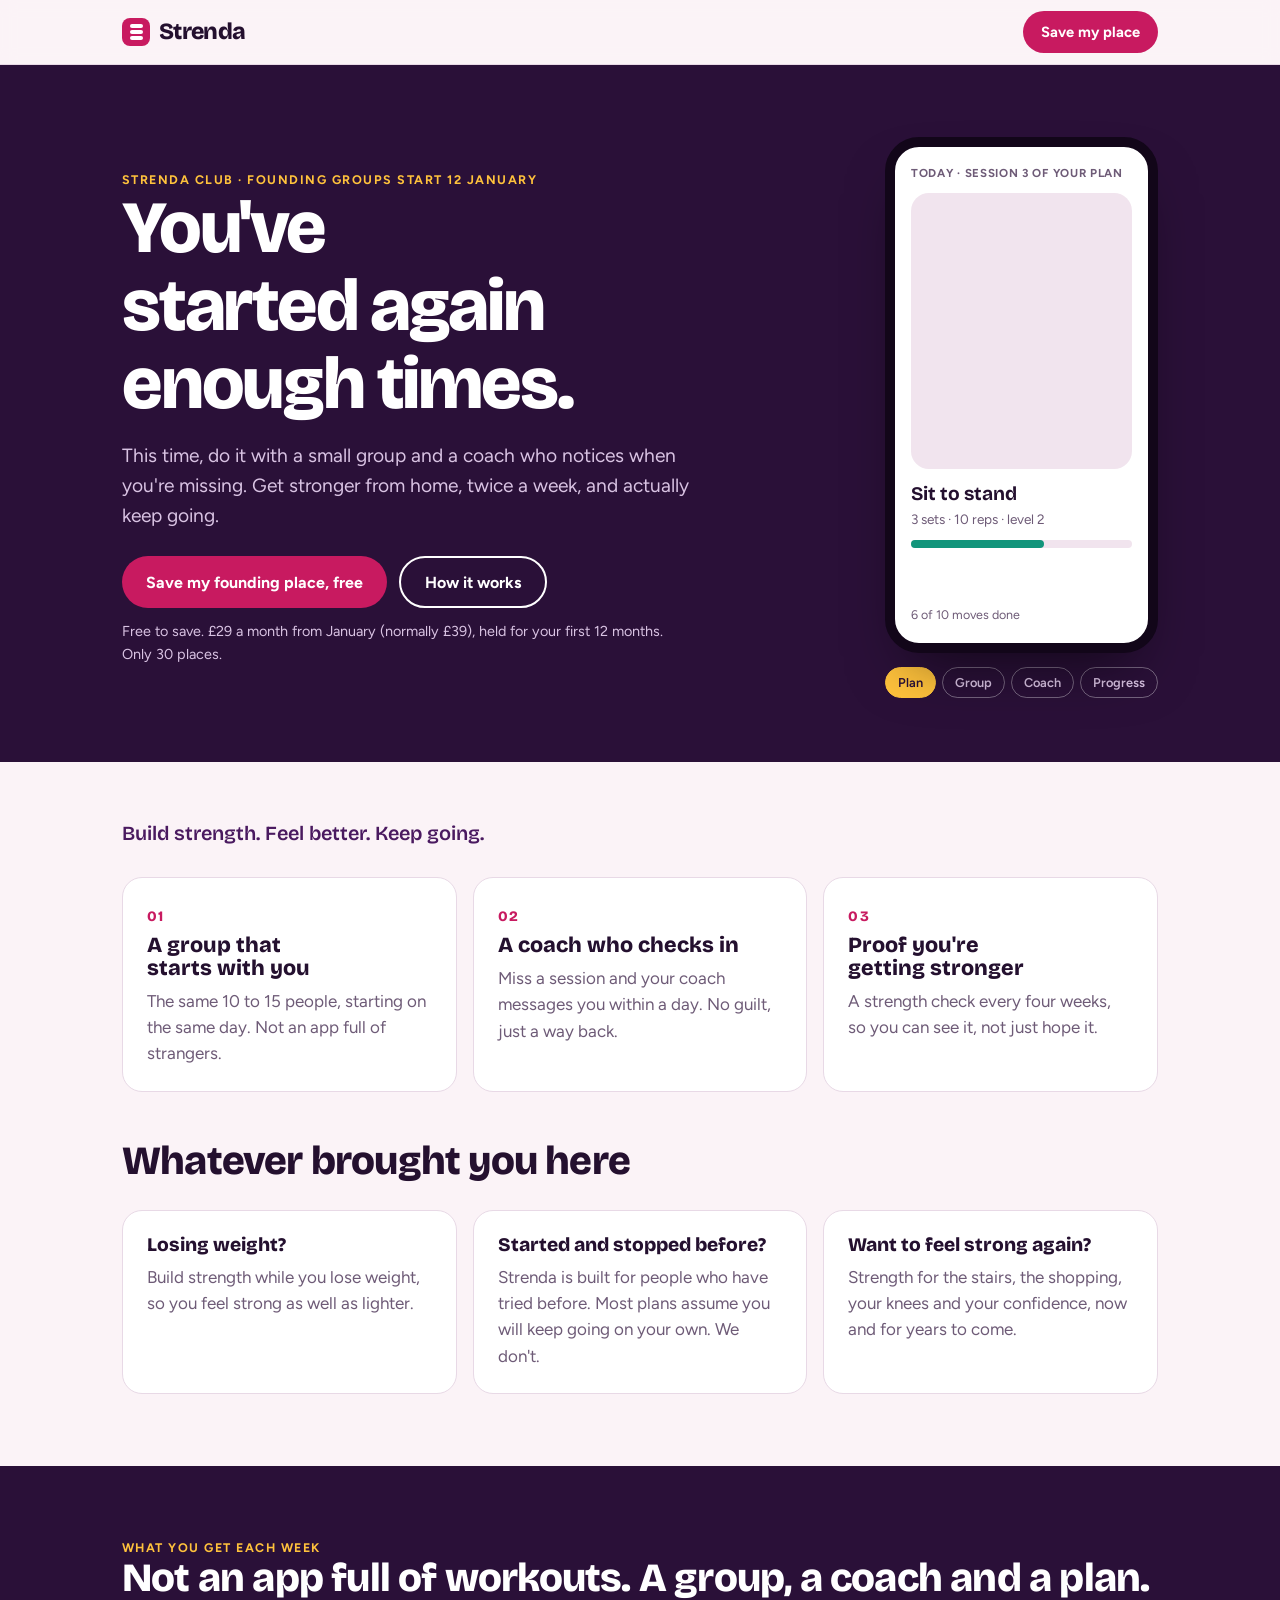
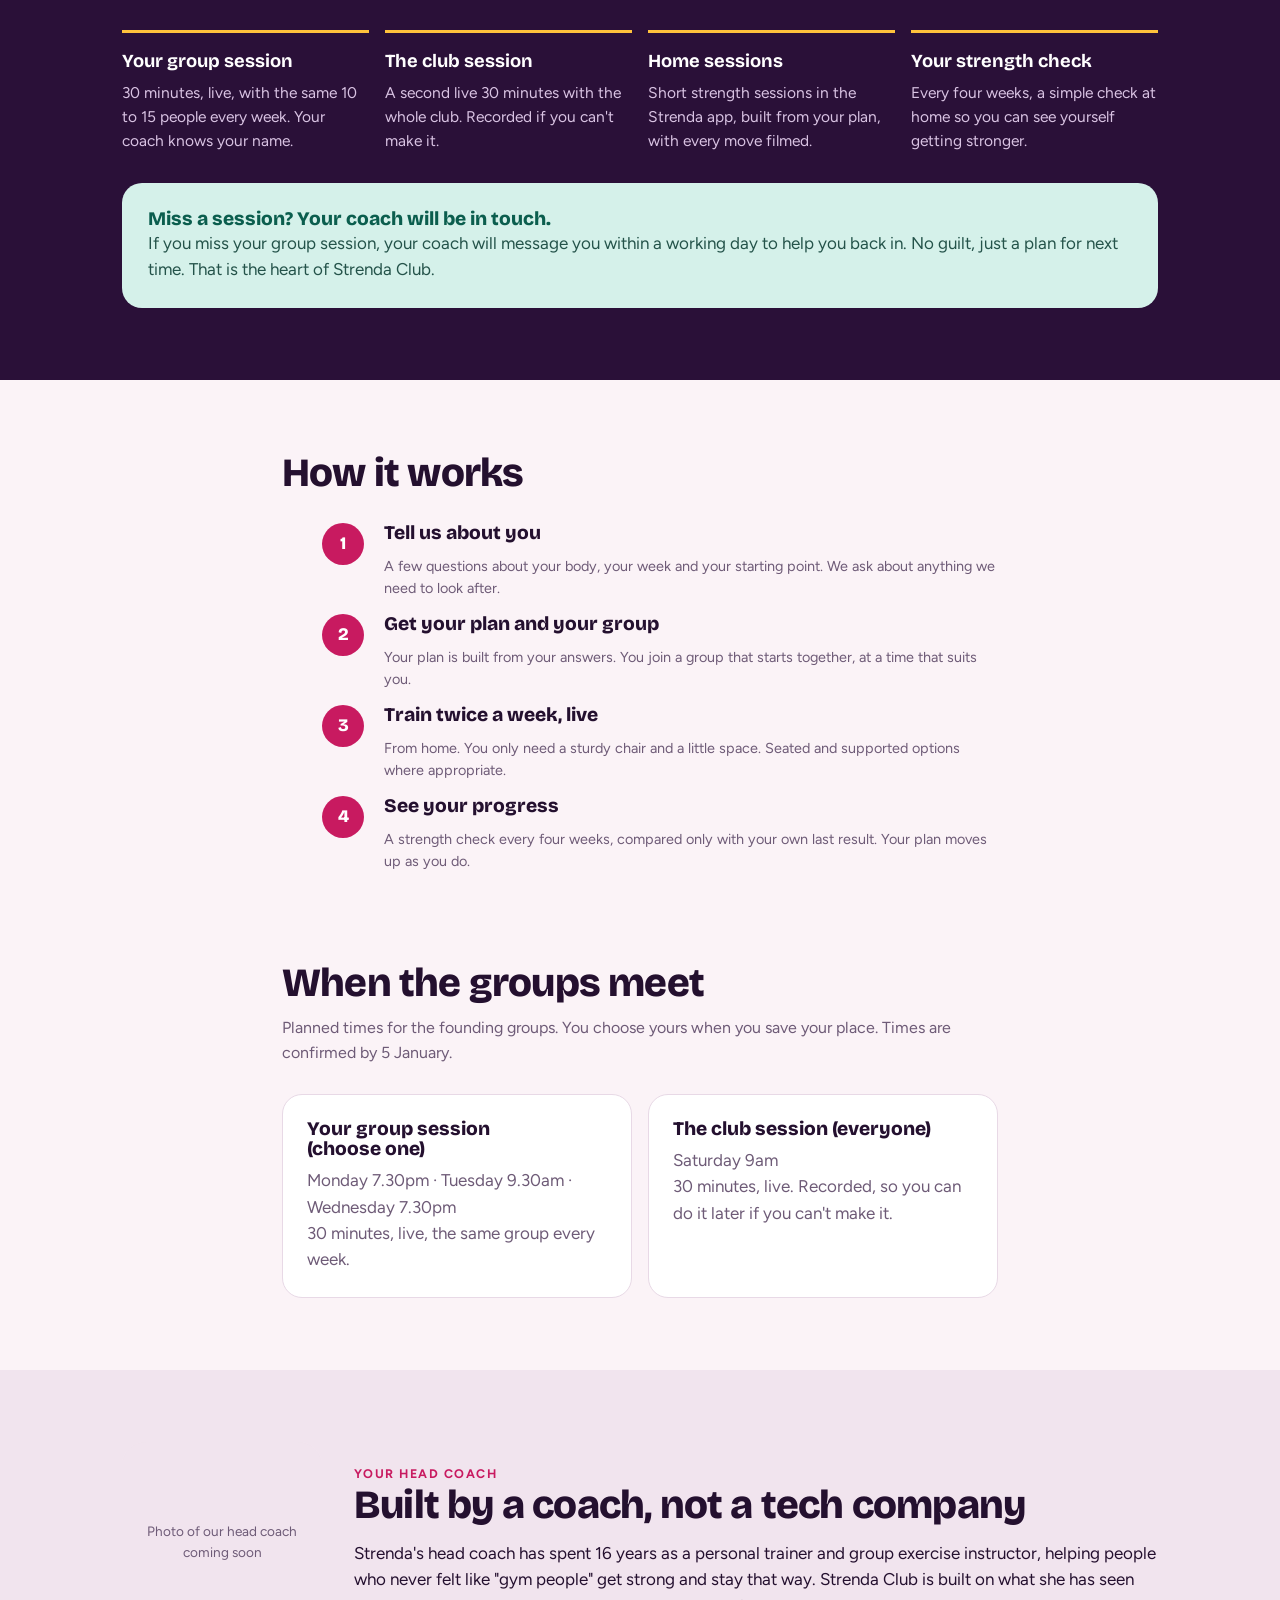
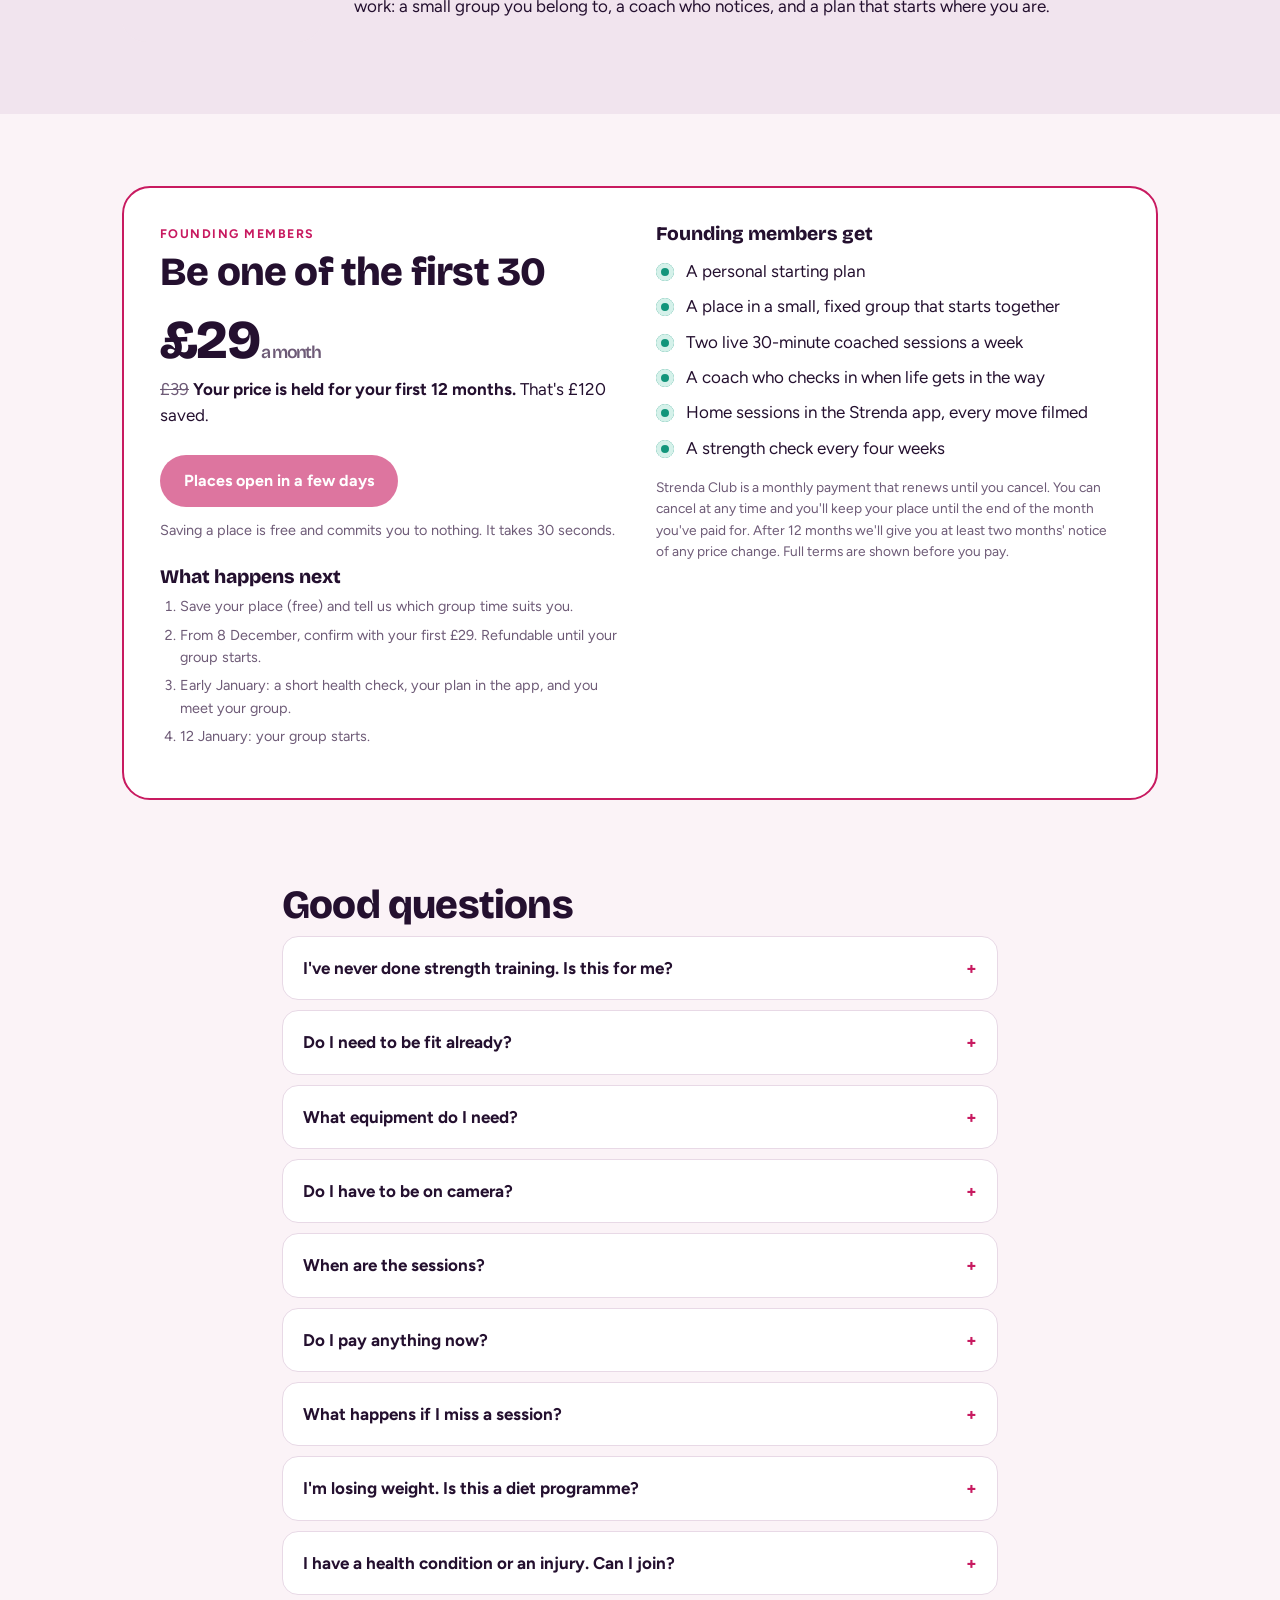
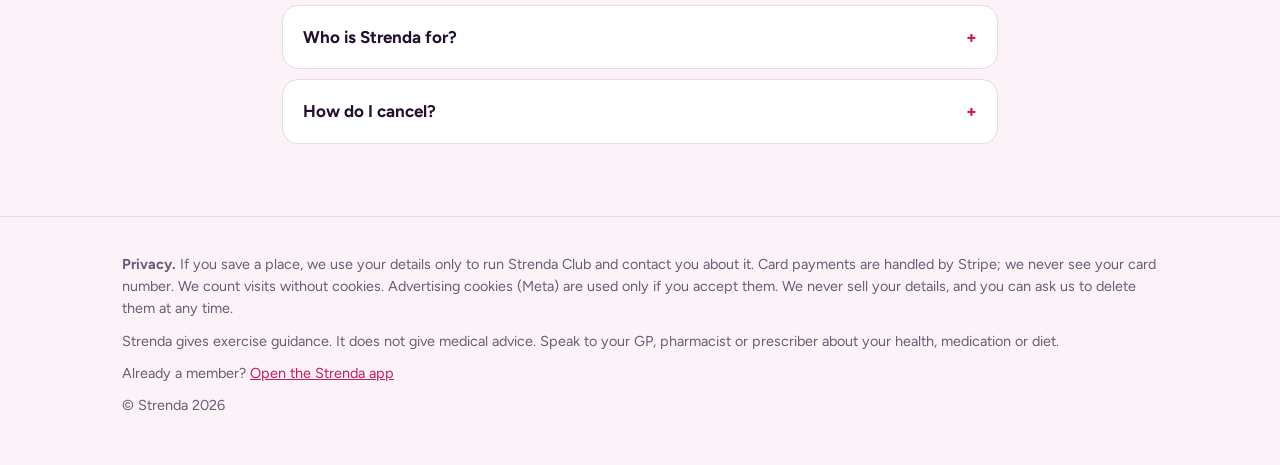
==== commit f4d0c0dc: "Landing hero: animated walkthrough of plan, group, coach check-in and strength progress Co-Authored-" ====
--- a/index.html
+++ b/index.html
@@ -90,6 +90,33 @@
 @media (max-width:820px){.hero .grid,.offer,.coach{grid-template-columns:1fr}.phone{margin:0 auto}.ways,.week{grid-template-columns:1fr 1fr}.photo{width:160px}}
 @media (max-width:520px){.ways,.week{grid-template-columns:1fr}section{padding:56px 0}.offer{padding:26px}}
 @media (prefers-reduced-motion:reduce){html{scroll-behavior:auto}}
+.reel{max-width:320px;margin-left:auto}
+.phone2{position:relative;background:#fff;border-radius:34px;border:10px solid #120619;aspect-ratio:9/17;overflow:hidden;box-shadow:0 30px 60px -25px rgba(0,0,0,.6)}
+.scr{position:absolute;inset:0;padding:18px 16px;opacity:0;transform:translateY(12px);transition:opacity .5s,transform .5s;color:var(--ink);display:flex;flex-direction:column;gap:10px}
+.scr.on{opacity:1;transform:none}
+.sh{font-size:.72rem;font-weight:700;letter-spacing:.06em;text-transform:uppercase;color:var(--muted)}
+.scr video{width:100%;aspect-ratio:4/5;object-fit:cover;border-radius:18px;background:var(--sunk)}
+.ex{display:flex;flex-direction:column}.ex b{font-family:var(--display);font-size:1.2rem}.ex span{font-size:.85rem;color:var(--muted)}
+.bar{height:8px;border-radius:4px;background:var(--sunk)}.bar i{display:block;height:100%;border-radius:4px;background:var(--mint)}
+.tiny{font-size:.78rem;color:var(--muted);margin-top:auto}
+.grid6{display:grid;grid-template-columns:repeat(2,minmax(0,1fr));grid-auto-rows:1fr;gap:8px;flex:1;width:100%}
+.grid6 span{min-width:0;border-radius:14px;background:linear-gradient(160deg,#4A1A60,#2A1038);color:#fff;display:flex;align-items:center;justify-content:center;text-align:center;font:800 1.1rem var(--display)}
+.grid6 .coach{background:linear-gradient(160deg,var(--berry),#8E1145);font-size:.9rem}
+.live{font-size:.85rem;font-weight:700;display:flex;align-items:center;gap:8px}.live i{width:9px;height:9px;border-radius:50%;background:#E5484D;animation:pulse 1.4s infinite}
+@keyframes pulse{50%{opacity:.3}}
+.bub{background:var(--sunk);border-radius:18px 18px 18px 4px;padding:12px 14px;font-size:.95rem;max-width:90%}
+.bub.me{align-self:flex-end;background:var(--berry);color:#fff;border-radius:18px 18px 4px 18px}
+.chart{flex:1;display:flex;align-items:flex-end;gap:14px;padding:10px 4px 0}
+.chart div{flex:1;height:100%;display:flex;flex-direction:column;justify-content:flex-end;align-items:center;gap:6px;position:relative}
+.chart b{width:100%;border-radius:10px 10px 4px 4px;background:linear-gradient(180deg,var(--mint),#0B6E5B)}
+.chart em{font:800 1.3rem var(--display);font-style:normal;order:-1}.chart span{font-size:.72rem;color:var(--muted)}
+.wk{background:#fff;border:1px solid var(--line);border-radius:16px;padding:12px 14px;font-size:.88rem;display:grid;gap:5px}.wk p{display:flex;gap:8px;align-items:center}.ok{width:18px;height:18px;border-radius:50%;background:var(--mint);color:#fff;font-size:.7rem;display:grid;place-items:center}.no{width:18px;height:18px;border-radius:50%;border:2px solid var(--line)}
+.up{font:800 1.1rem var(--display);color:#0B6E5B}
+.steps2{display:flex;gap:6px;margin-top:14px;justify-content:center;flex-wrap:wrap}
+.steps2 button{border:1px solid rgba(255,255,255,.35);background:transparent;color:var(--on-plum-soft);border-radius:999px;padding:7px 12px;font:600 .8rem var(--body);cursor:pointer}
+.steps2 button.on{background:var(--sun);border-color:var(--sun);color:var(--plum)}
+@media (max-width:820px){.reel{margin:8px auto 0}}
+@media (prefers-reduced-motion:reduce){.scr{transition:none}.live i{animation:none}}
 </style>
 </head>
 <body>
@@ -107,7 +134,36 @@
     <div class="row"><a class="btn js-join" href="#founding">Save my founding place, free</a><a class="btn ghost" href="#how">How it works</a></div>
     <p class="note">Free to save. &pound;29 a month from January (normally &pound;39), held for your first 12 months. Only 30 places.</p>
   </div>
-  <div class="phone"><video src="videos/sit-to-stand.mp4" muted autoplay loop playsinline preload="metadata" aria-label="A Strenda coach demonstrating sit to stand from a chair"></video><p>Real sessions, led by a real coach</p></div>
+  <div class="reel" id="reel" aria-label="How Strenda Club works, in four steps">
+    <div class="phone2">
+      <div class="scr on" data-i="0">
+        <p class="sh">Today &middot; Session 3 of your plan</p>
+        <video src="videos/sit-to-stand.mp4" muted autoplay loop playsinline preload="metadata" aria-hidden="true"></video>
+        <div class="ex"><b>Sit to stand</b><span>3 sets &middot; 10 reps &middot; level 2</span></div>
+        <div class="bar"><i style="width:60%"></i></div><p class="tiny">6 of 10 moves done</p>
+      </div>
+      <div class="scr" data-i="1">
+        <p class="sh">Tuesday 9.30am &middot; Your group, live</p>
+        <div class="grid6"><span>JS</span><span class="coach">Coach</span><span>AM</span><span>KT</span><span>RB</span><span>LN</span></div>
+        <div class="live"><i></i>Live now &middot; 30 minutes</div>
+        <p class="tiny">The same 10 to 15 people, every week</p>
+      </div>
+      <div class="scr" data-i="2">
+        <p class="sh">Messages &middot; Your coach</p>
+        <div class="bub">Missed you on Tuesday! No problem at all. Fancy a 10-minute version tonight? I've put it in your app.</div>
+        <div class="bub me">Yes please, thank you!</div>
+        <div class="wk"><p class="sh" style="margin-bottom:6px">This week</p><p><span class="ok">&#10003;</span> Group session, Tuesday</p><p><span class="ok">&#10003;</span> 10-minute catch-up, tonight</p><p><span class="no"></span> Club session, Saturday 9am</p></div>
+        <p class="tiny">Miss a session and your coach checks in within a day</p>
+      </div>
+      <div class="scr" data-i="3">
+        <p class="sh">Your strength check</p>
+        <div class="chart"><div><b style="height:44%"></b><span>Week 1</span><em>8</em></div><div><b style="height:66%"></b><span>Week 4</span><em>11</em></div><div><b style="height:88%"></b><span>Week 8</span><em>14</em></div></div>
+        <p class="up">+6 sit-to-stands in 8 weeks</p>
+        <p class="tiny">Example. Every four weeks you see your own progress</p>
+      </div>
+    </div>
+    <div class="steps2" role="tablist"><button data-i="0" class="on">Plan</button><button data-i="1">Group</button><button data-i="2">Coach</button><button data-i="3">Progress</button></div>
+  </div>
 </div></section>
 
 <section class="diff"><div class="in">
@@ -247,5 +303,11 @@
   }
 })();
 </script>
+<script>
+(function(){var r=document.getElementById('reel');if(!r)return;var sc=r.querySelectorAll('.scr'),bt=r.querySelectorAll('.steps2 button'),i=0,t;
+function show(n){i=n;sc.forEach(function(e,k){e.classList.toggle('on',k===n)});bt.forEach(function(e,k){e.classList.toggle('on',k===n);e.setAttribute('aria-selected',k===n)})}
+function go(){clearInterval(t);if(!matchMedia('(prefers-reduced-motion: reduce)').matches)t=setInterval(function(){show((i+1)%sc.length)},3800)}
+bt.forEach(function(b,k){b.onclick=function(){show(k);go()}});go();})();
+</script>
 </body>
 </html>
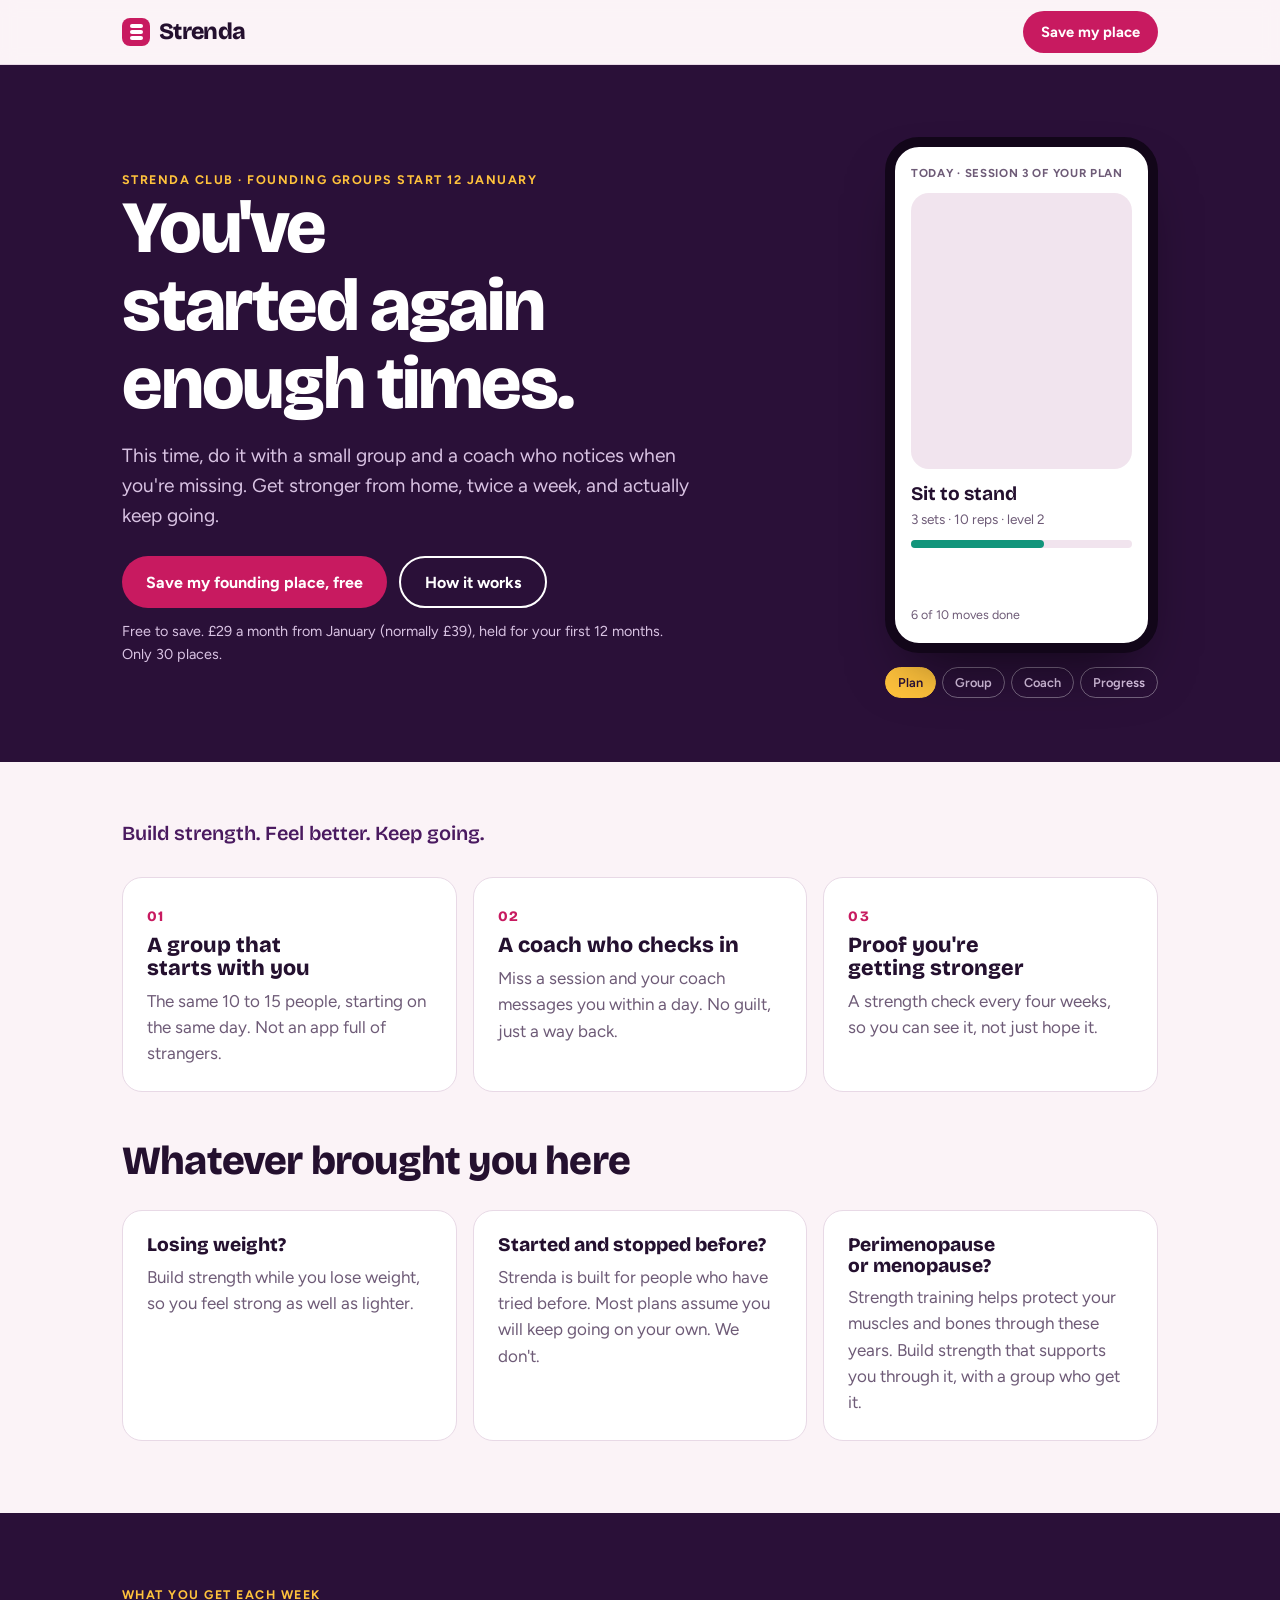
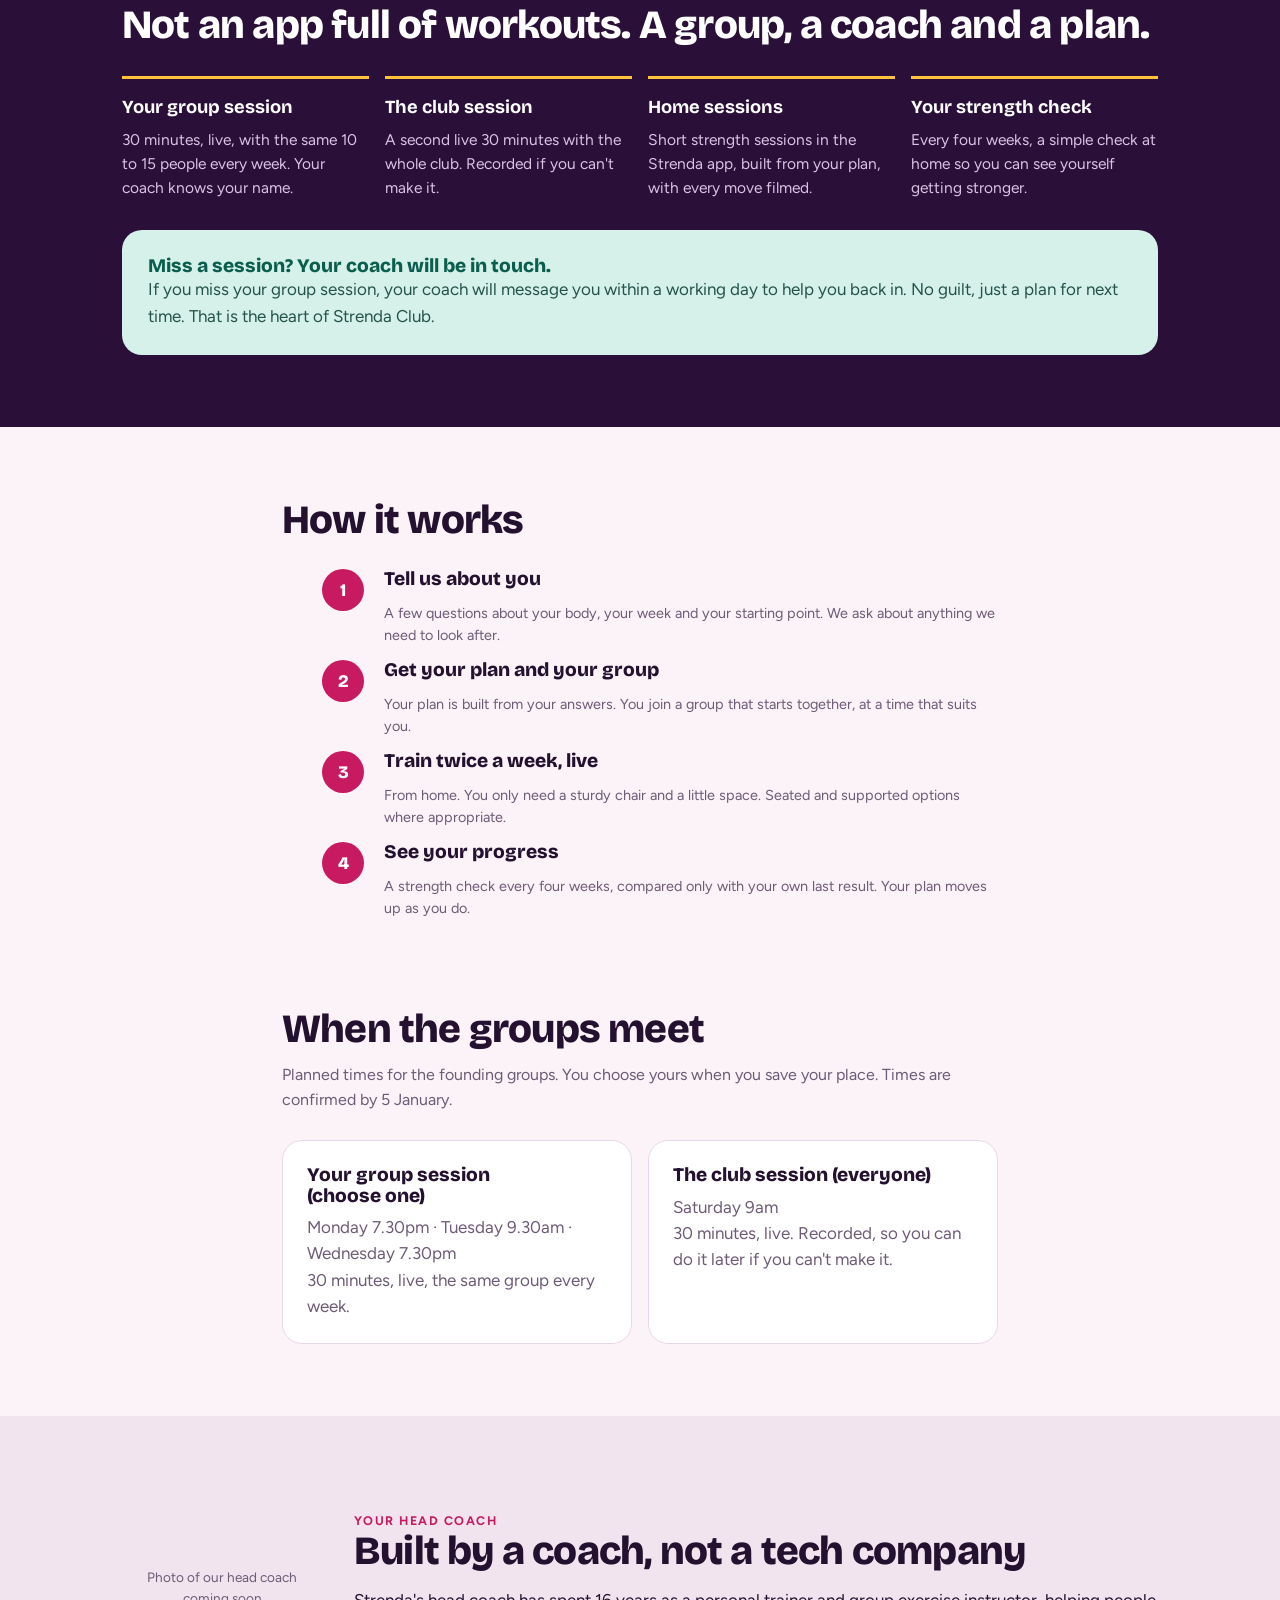
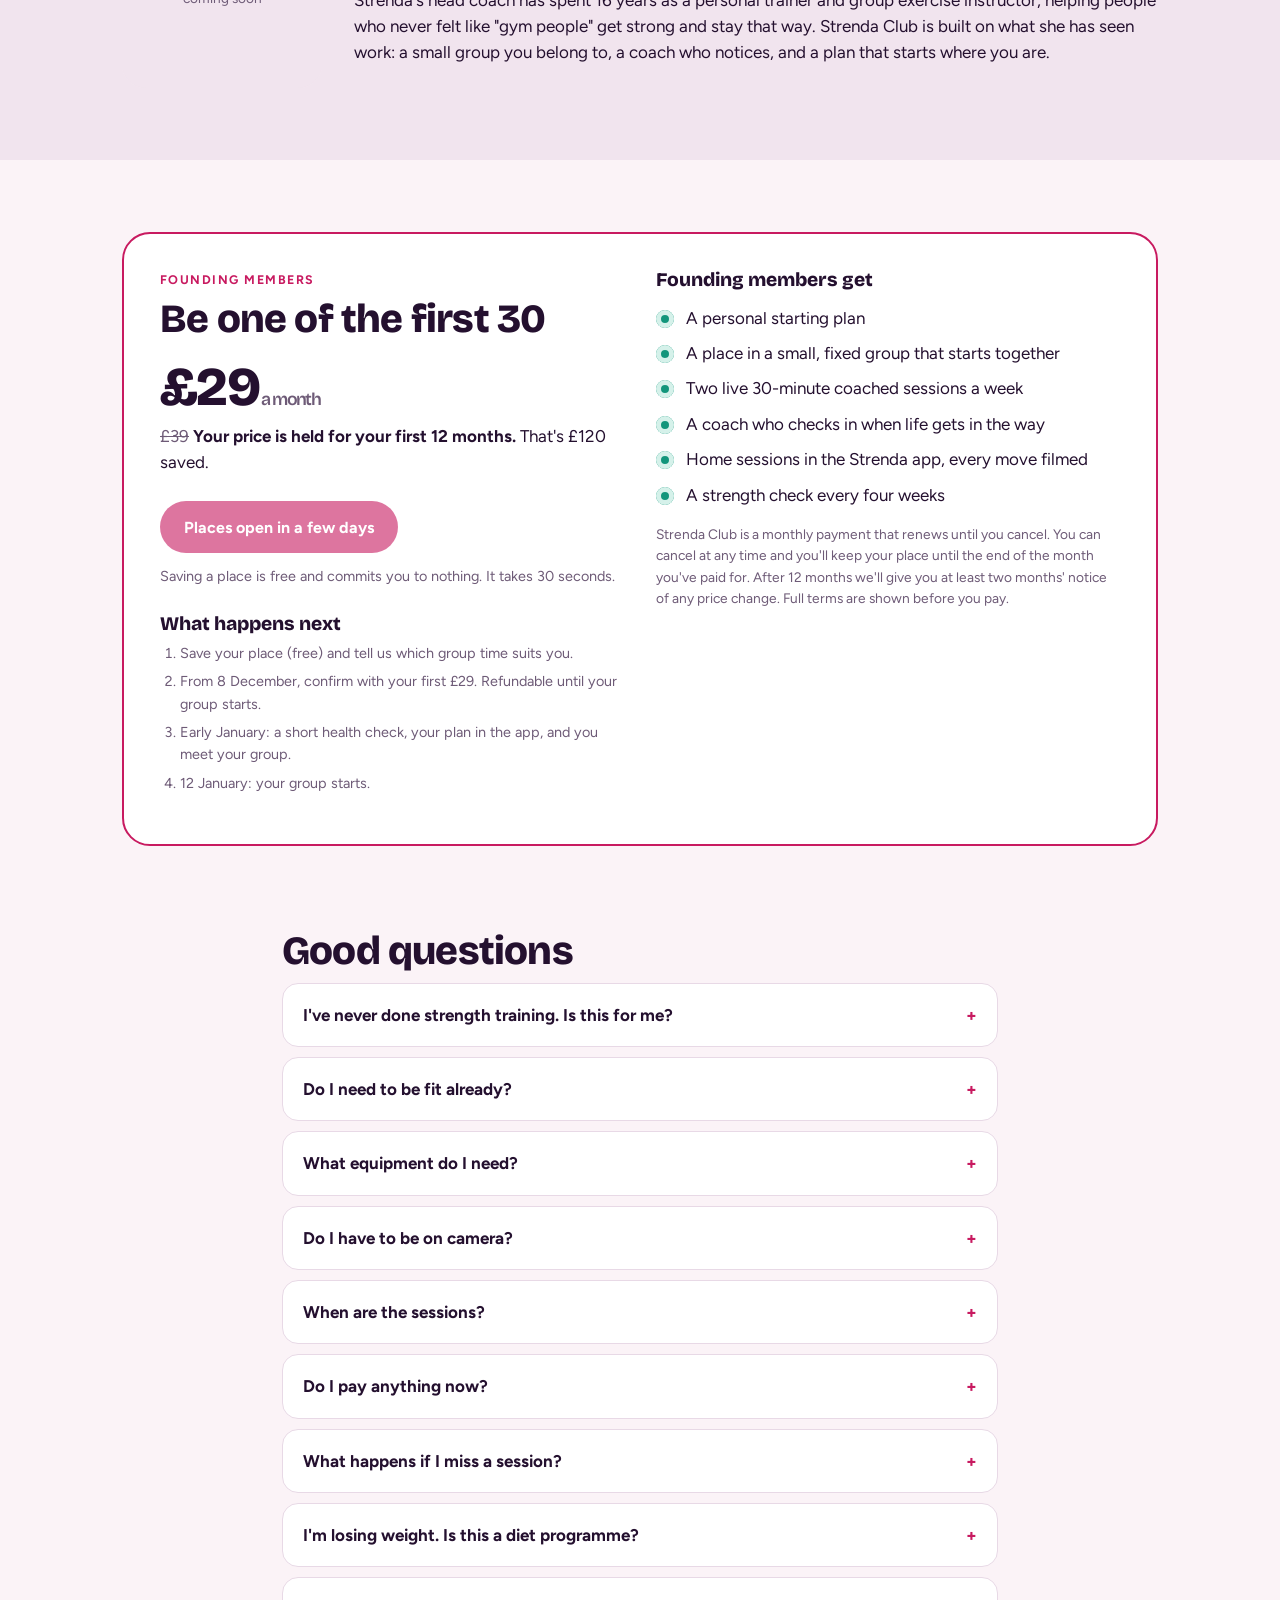
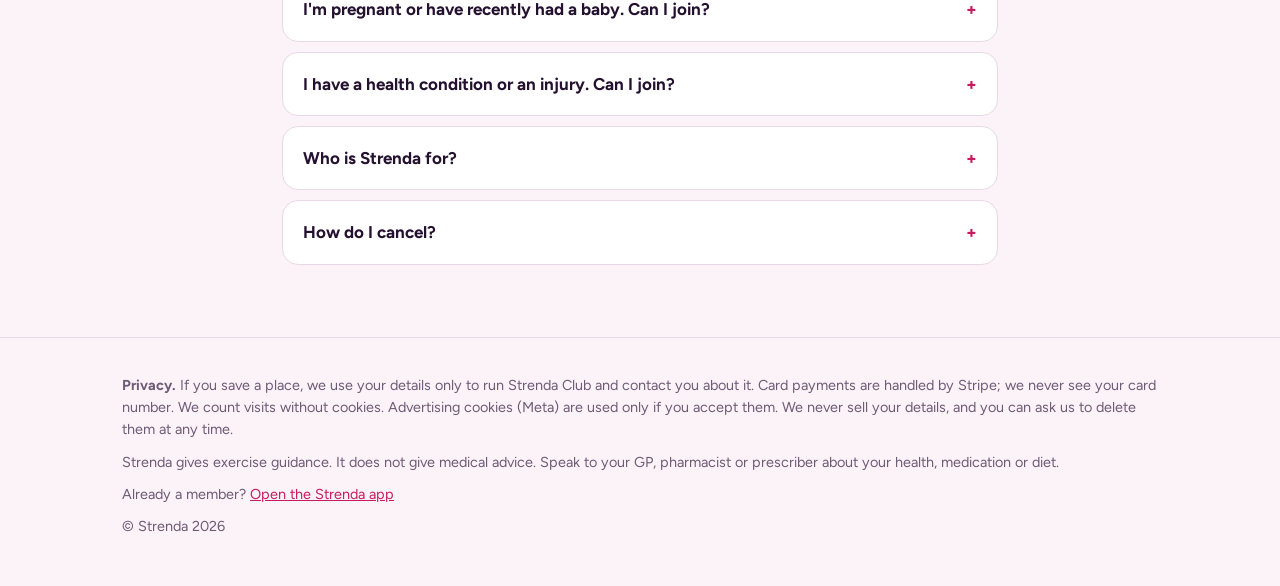
==== commit 1af8c7cb: "Landing: menopause as a way in; pregnancy FAQ Co-Authored-By: Claude Opus 5.5 <noreply@anthropic.com" ====
--- a/index.html
+++ b/index.html
@@ -180,7 +180,7 @@
   <div class="ways">
     <div class="card"><h3>Losing weight?</h3><p>Build strength while you lose weight, so you feel strong as well as lighter.</p></div>
     <div class="card"><h3>Started and stopped before?</h3><p>Strenda is built for people who have tried before. Most plans assume you will keep going on your own. We don't.</p></div>
-    <div class="card"><h3>Want to feel strong again?</h3><p>Strength for the stairs, the shopping, your knees and your confidence, now and for years to come.</p></div>
+    <div class="card"><h3>Perimenopause or menopause?</h3><p>Strength training helps protect your muscles and bones through these years. Build strength that supports you through it, with a group who get it.</p></div>
   </div>
 </div></section>
 
@@ -267,6 +267,7 @@
   <details><summary>Do I pay anything now?</summary><p>No. Saving your place is free. From 8 December you can confirm it with your first &pound;29, which is refundable until your group starts on 12 January.</p></details>
   <details><summary>What happens if I miss a session?</summary><p>Your coach will message you within a working day to help you back in, with an easier option if you need one. You won't be told off. Life happens.</p></details>
   <details><summary>I'm losing weight. Is this a diet programme?</summary><p>No. Strenda is about building strength, whatever your goal. If you're losing weight in any way, we'll help you build strength alongside it. We don't give advice on medication or diets; your GP, pharmacist or dietitian is the right person for that.</p></details>
+  <details><summary>I'm pregnant or have recently had a baby. Can I join?</summary><p>Please speak to your midwife or GP before starting any new exercise. Our founding groups aren't designed for pregnancy, so we'd rather not guess. We plan to open pregnancy and postnatal groups later. Save your place and tell us, and we'll let you know first.</p></details>
   <details><summary>I have a health condition or an injury. Can I join?</summary><p>Often, yes. We'll ask about your health before you start, and we may ask you to check with your GP first. Exercises are adapted where appropriate.</p></details>
   <details><summary>Who is Strenda for?</summary><p>Anyone who wants to get stronger and has found it hard to keep going, whatever your age or fitness. Our first groups are mostly women, and we will open more groups as we grow.</p></details>
   <details><summary>How do I cancel?</summary><p>Any time, in a couple of clicks. You keep your place until the end of the month you've paid for.</p></details>
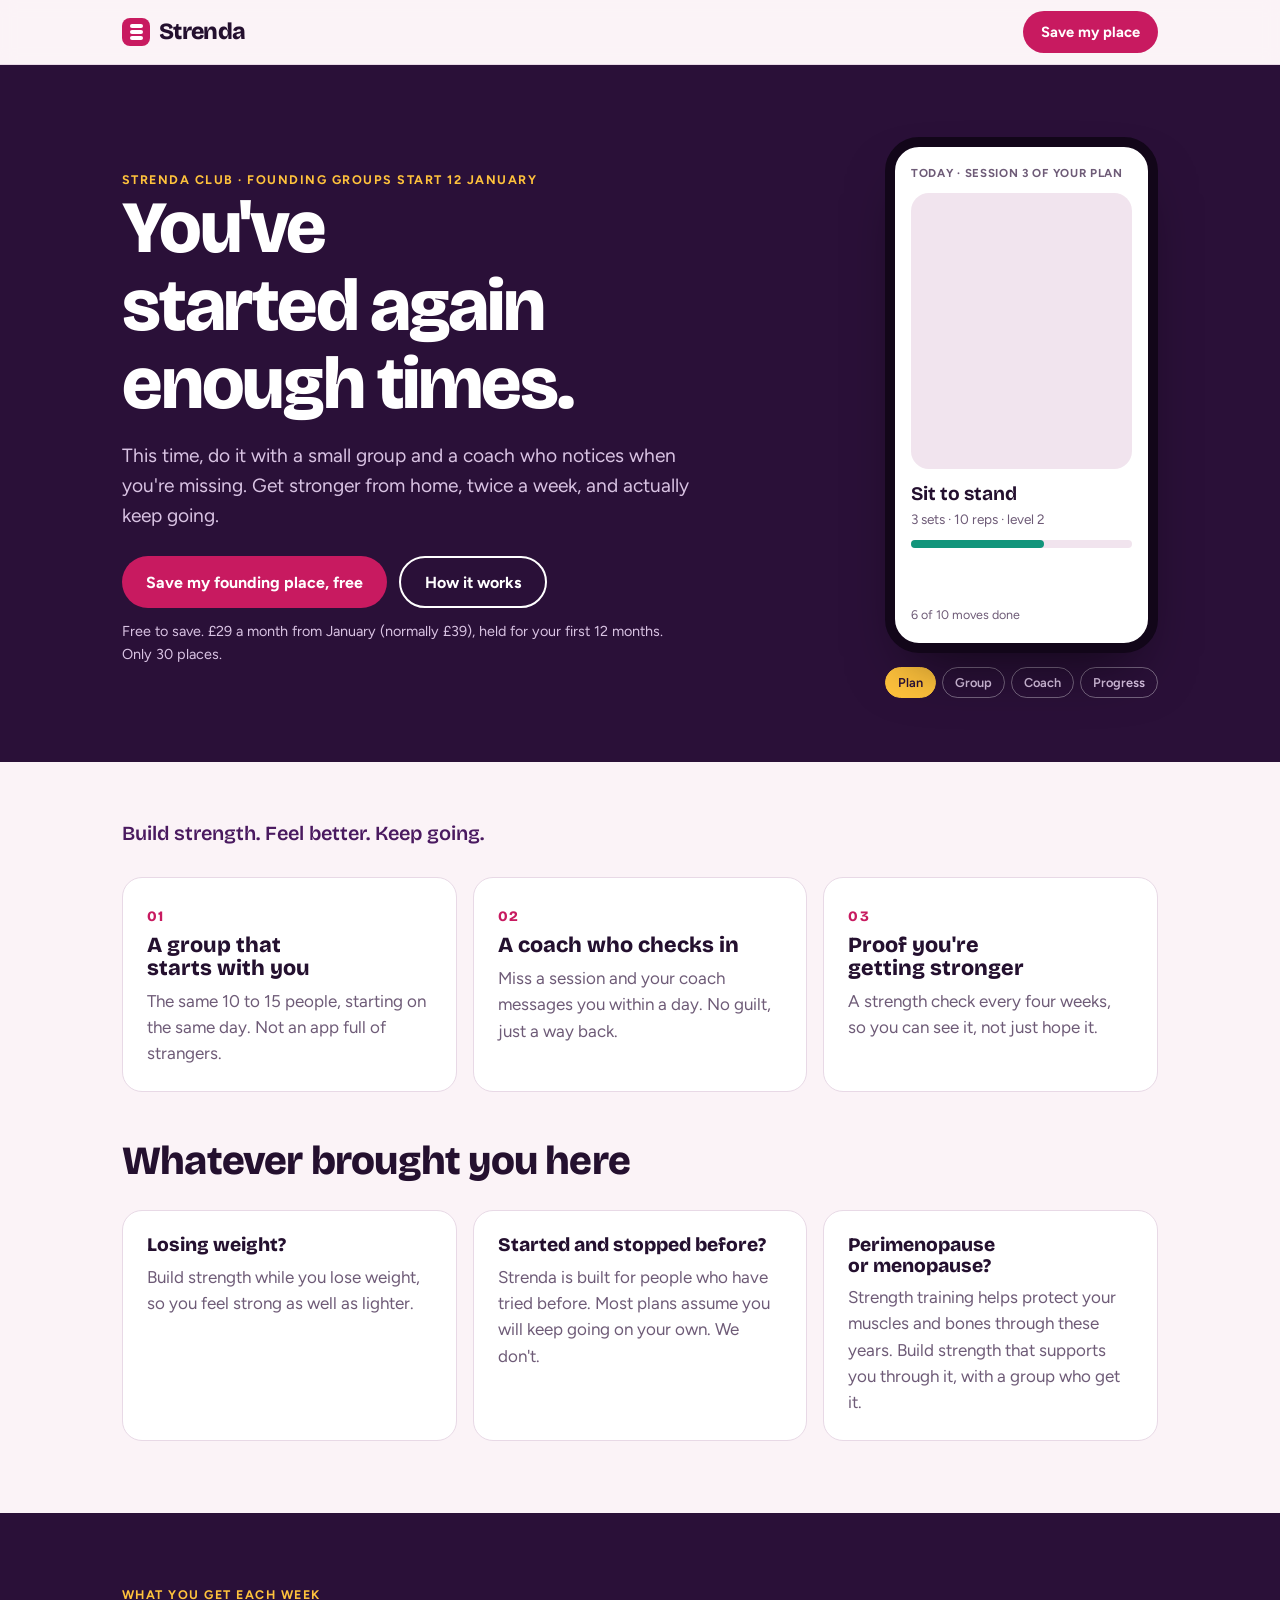
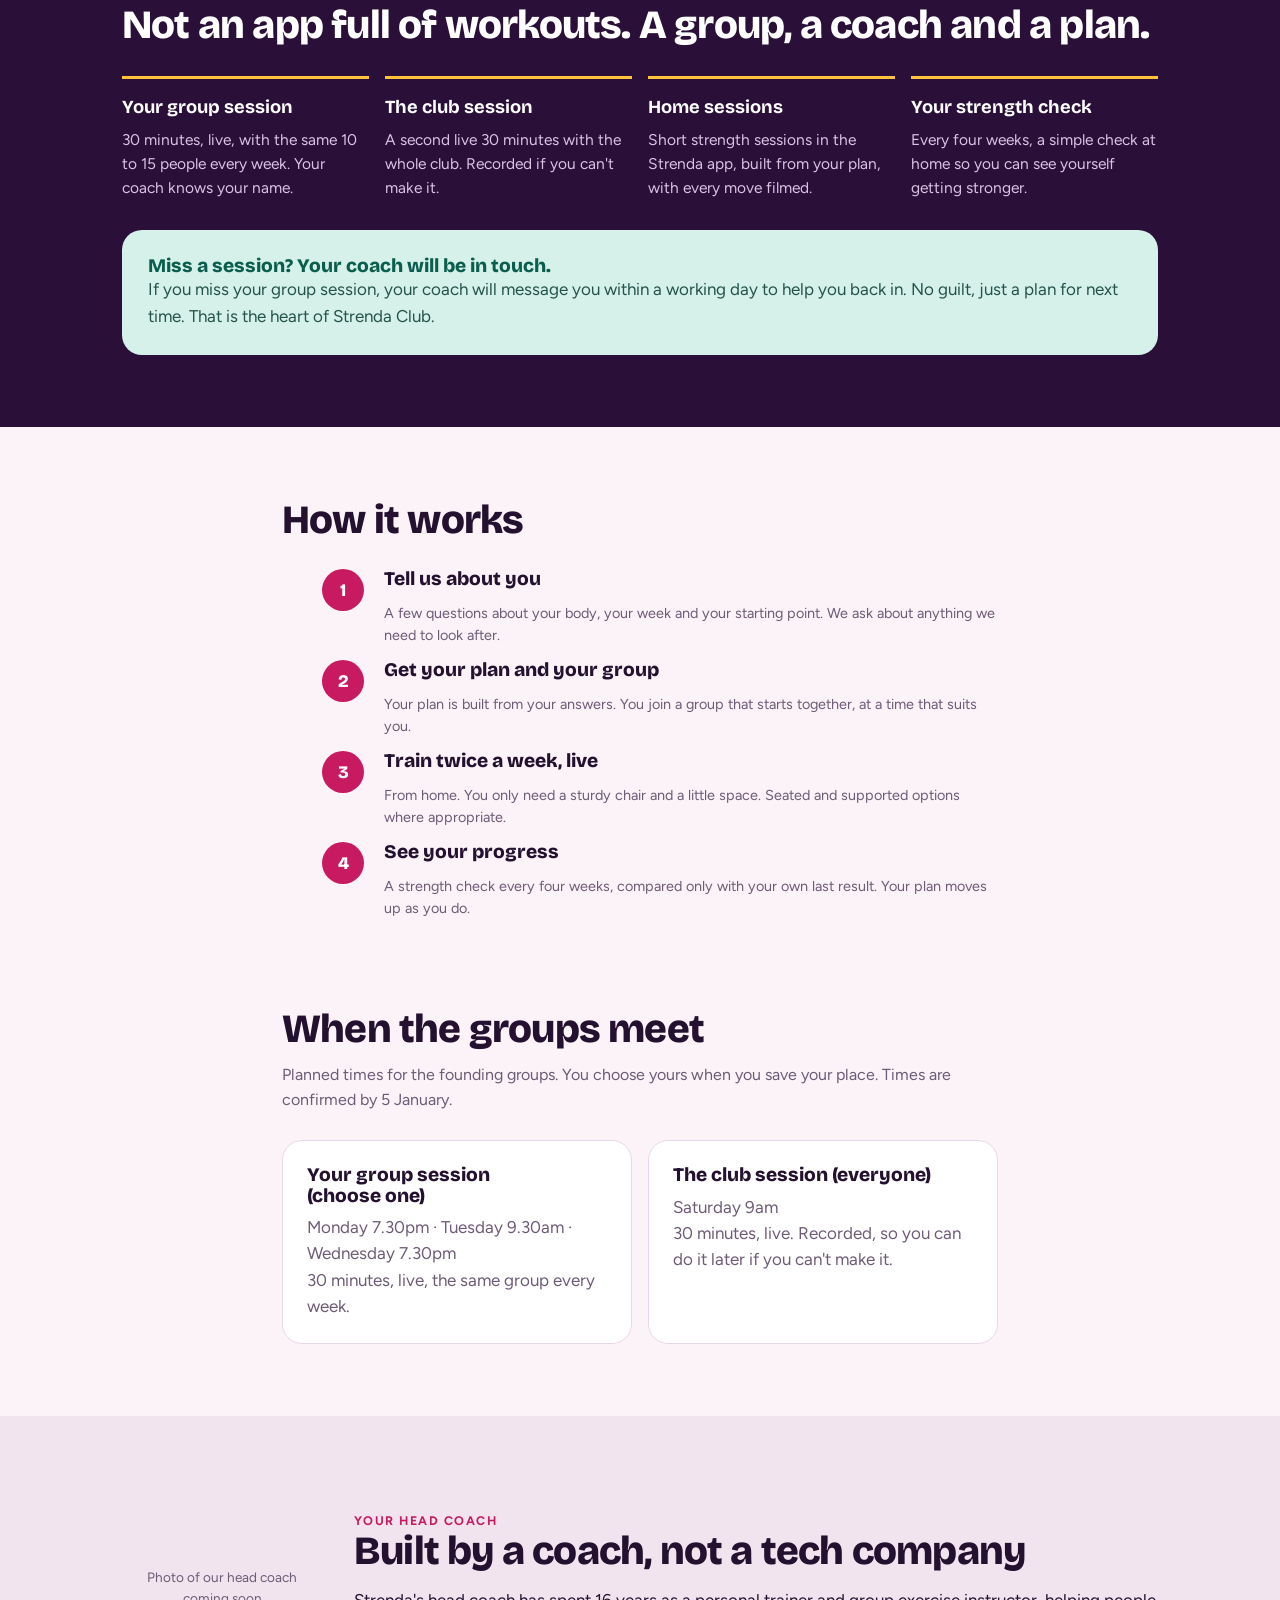
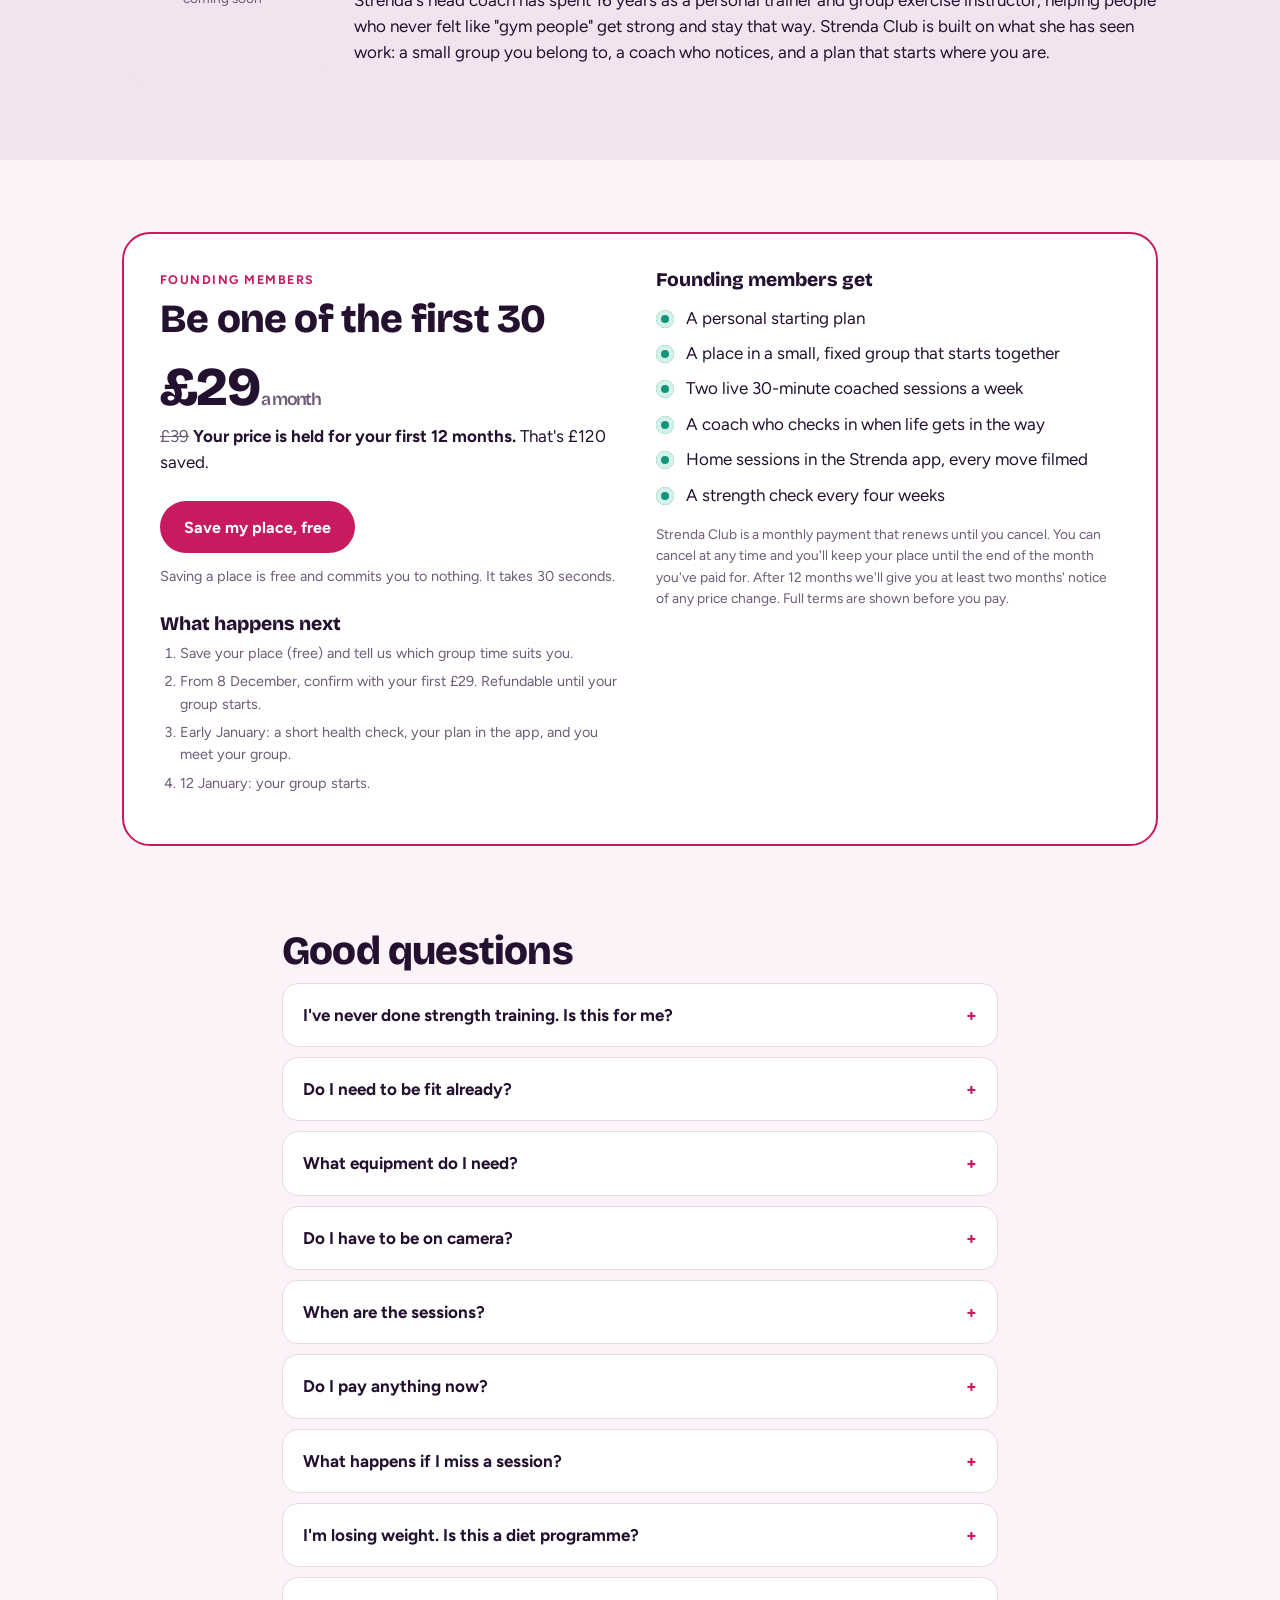
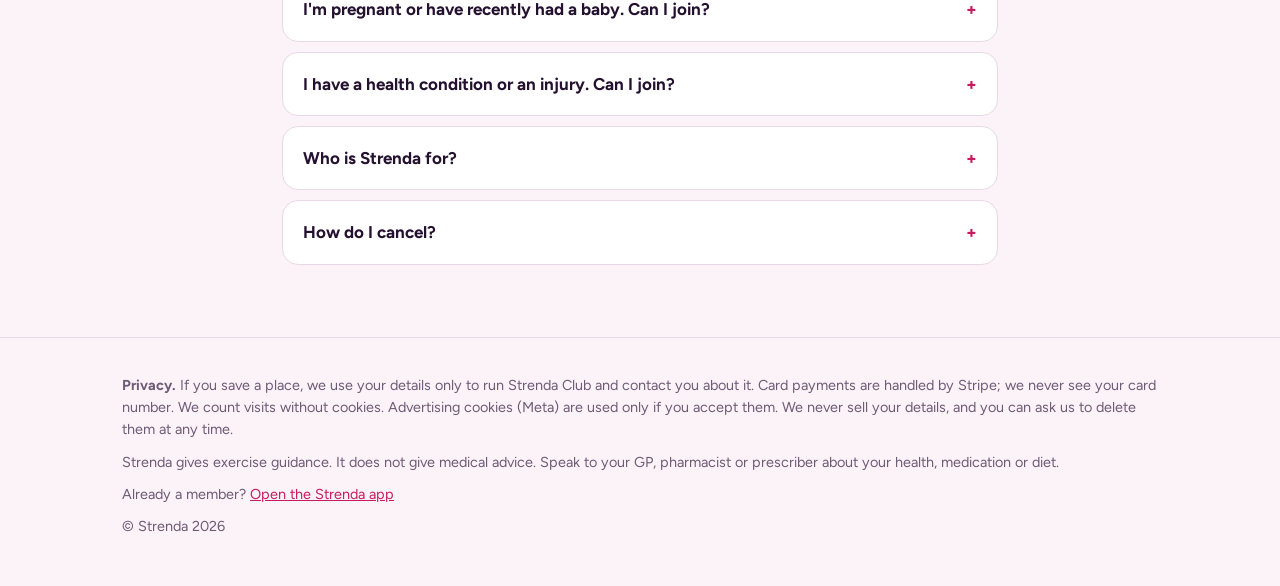
==== commit b168a753: "Connect founding-place buttons to the Tally form Co-Authored-By: Claude Opus 5.5 <noreply@anthropic." ====
--- a/index.html
+++ b/index.html
@@ -15,7 +15,7 @@
 /* Old app links (#example, #join-CODE) now live on app.html. */
 if (/^#(example|join-)/.test(location.hash)) location.replace('app.html' + location.hash);
 /* ===== SETTINGS: paste values here, nothing else needs changing ===== */
-var SAVE_URL = '';        /* Tally form: free 'save my place'. Every button uses this. */
+var SAVE_URL = 'https://tally.so/r/rDoJ9o';        /* Tally form: free 'save my place'. Every button uses this. */
 var PAY_URL = '';         /* Stripe £29 link, from 8 December. Leave empty until then. */
 var META_PIXEL_ID = '';   /* Meta pixel ID, e.g. '123456789012345'. Loads only after cookie consent. */
 var GOATCOUNTER = '';     /* GoatCounter code, e.g. 'strenda' for strenda.goatcounter.com. Cookie-free visit counts. */
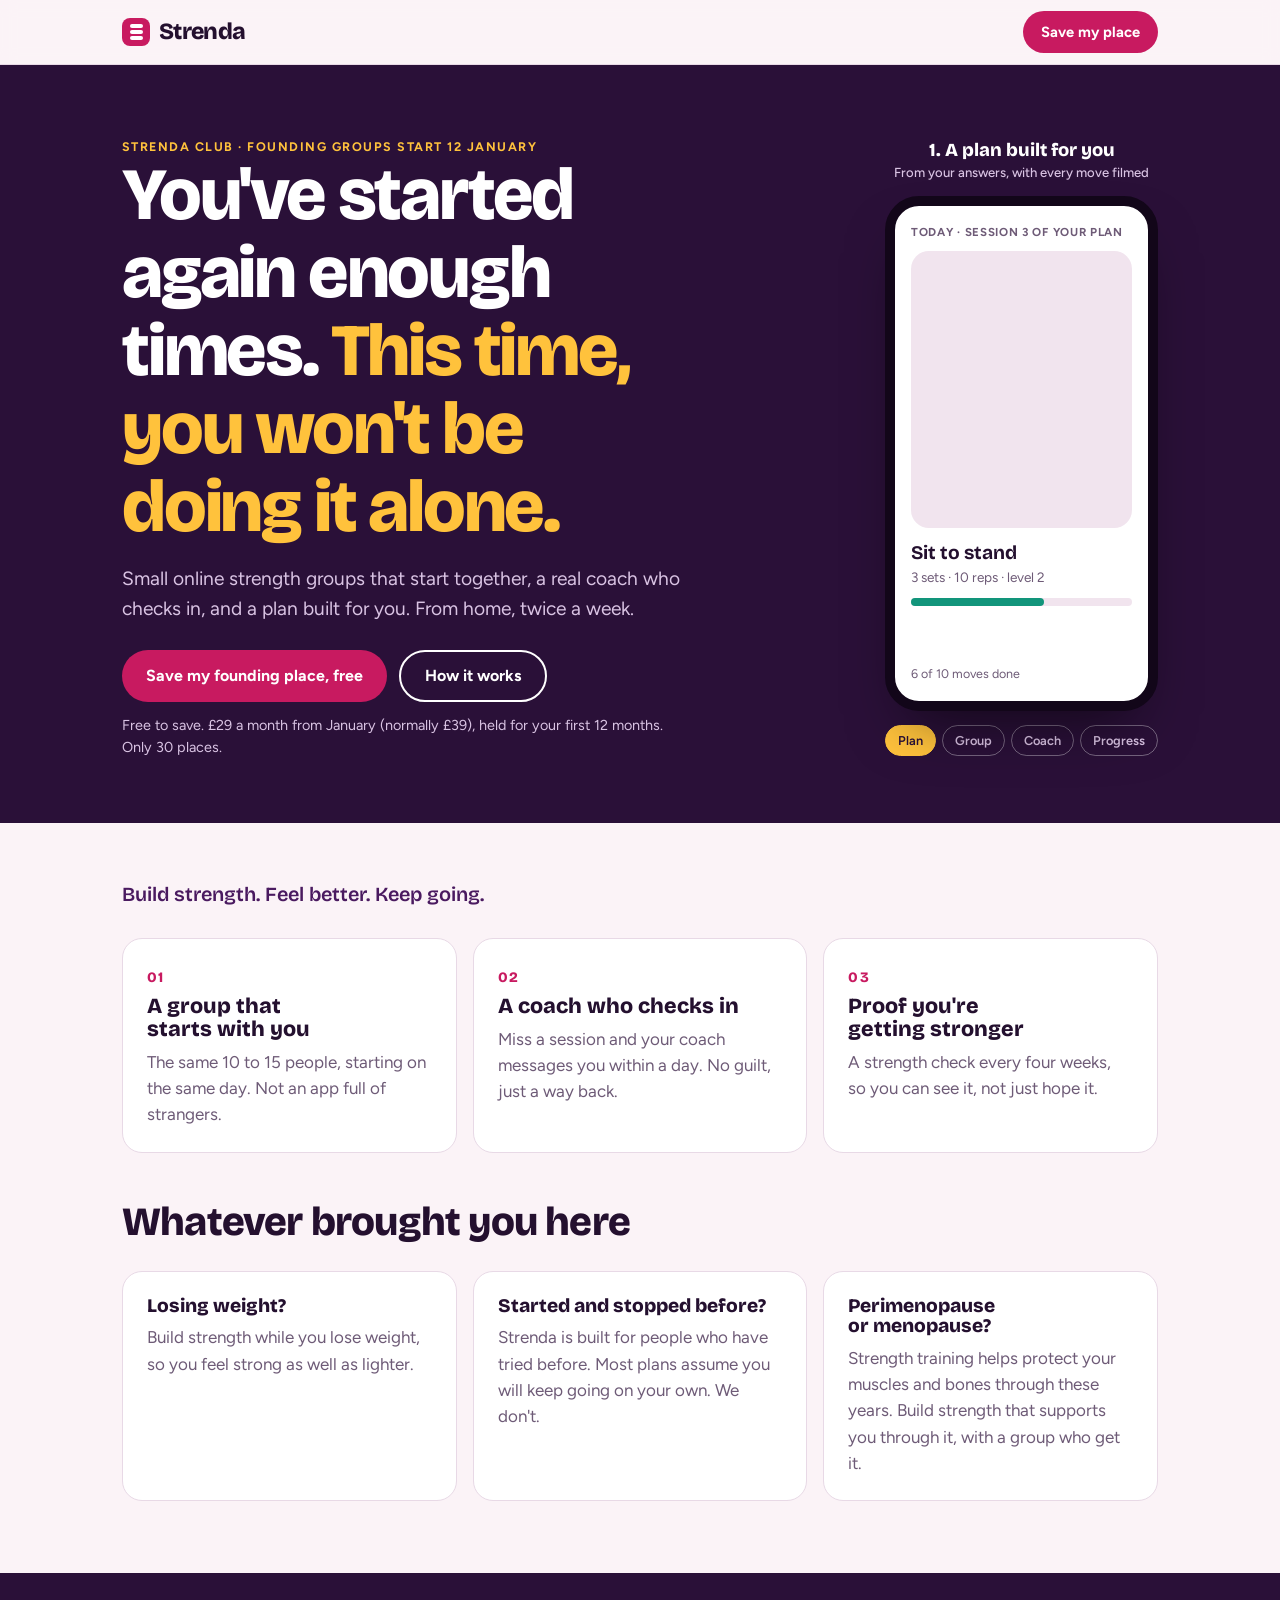
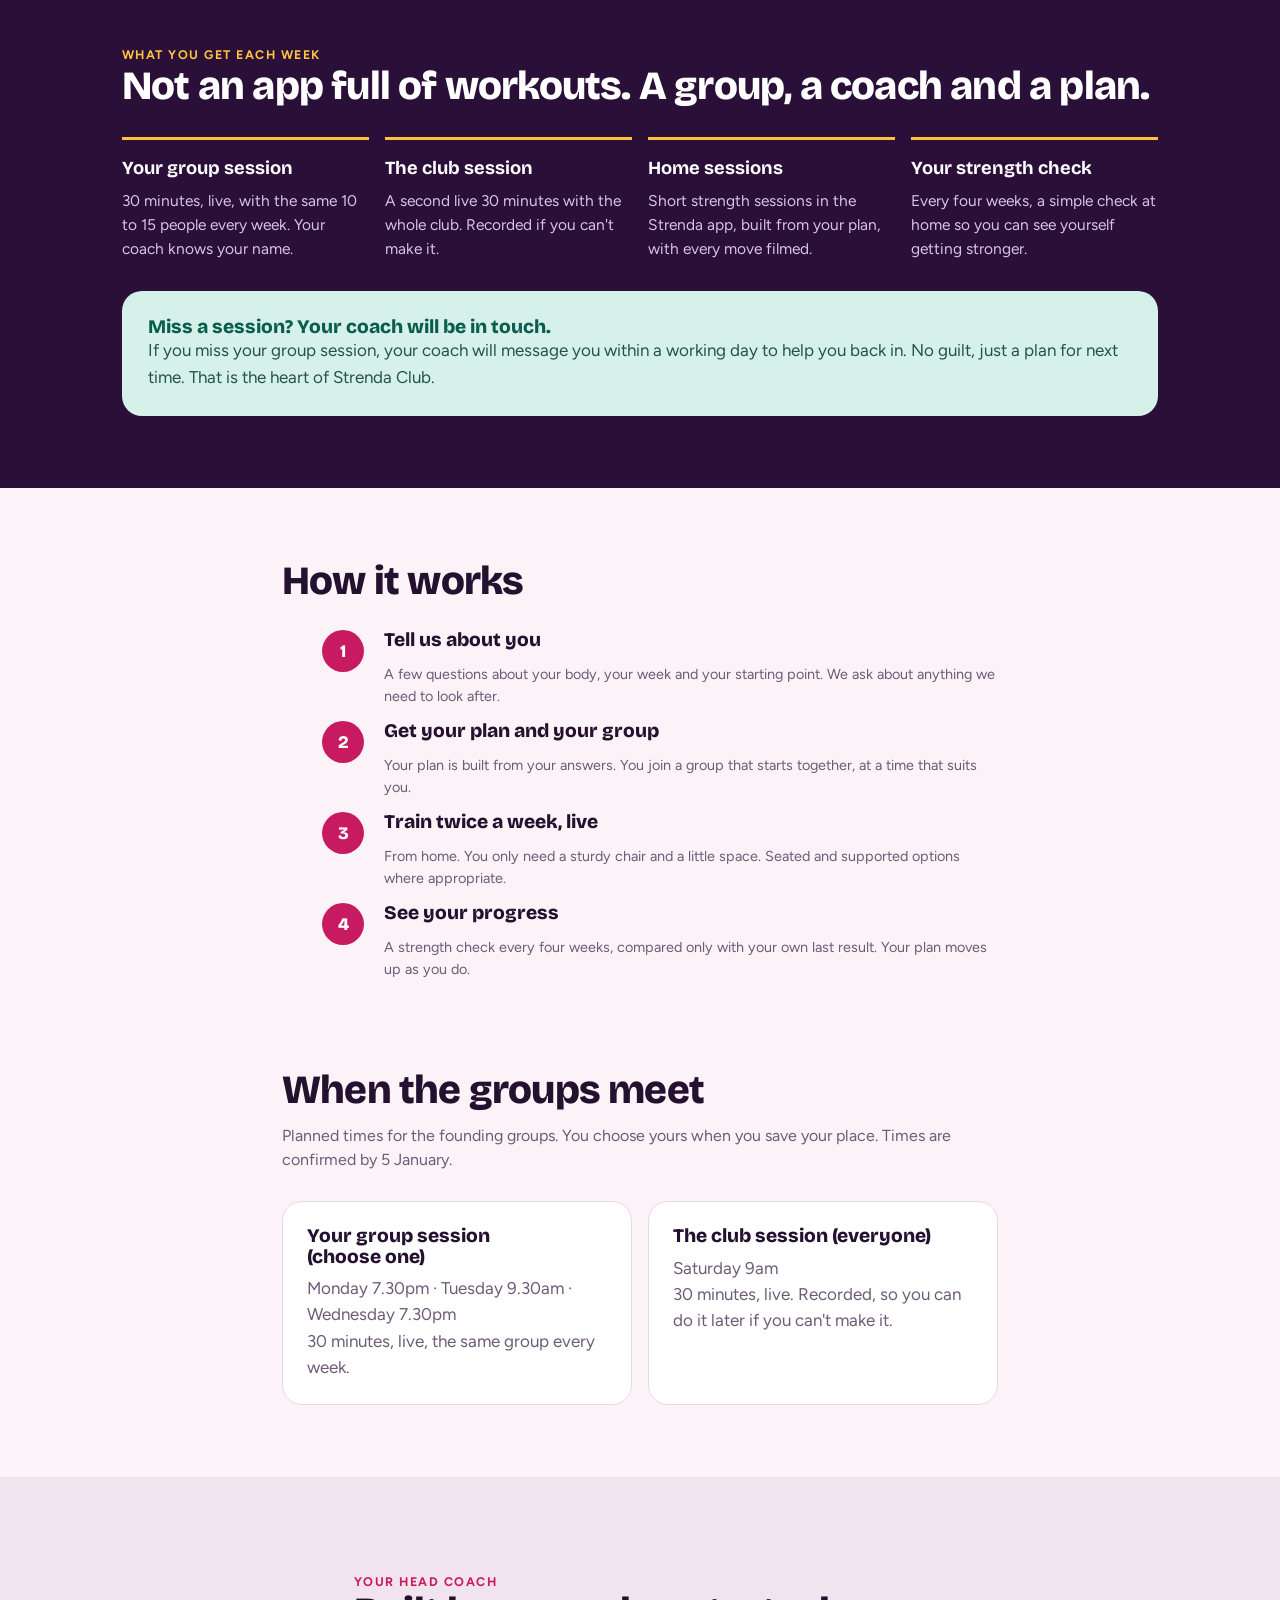
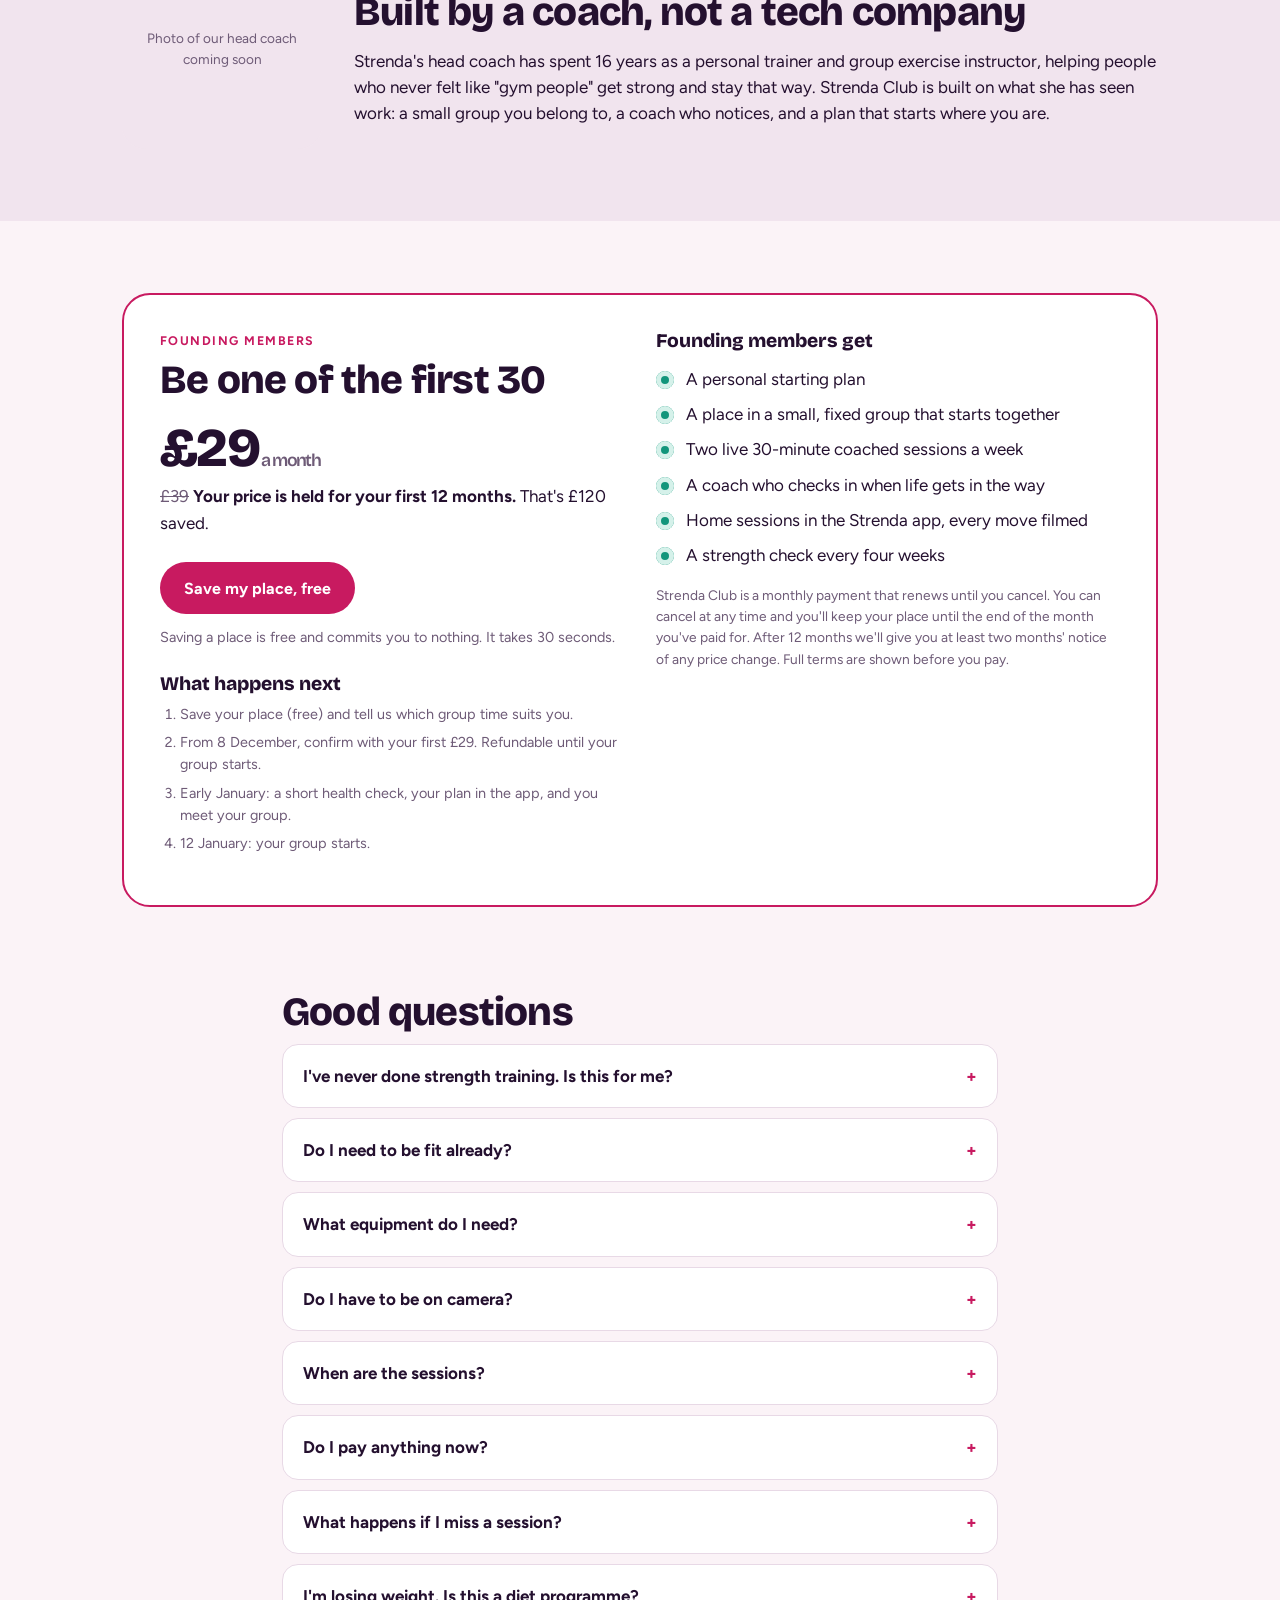
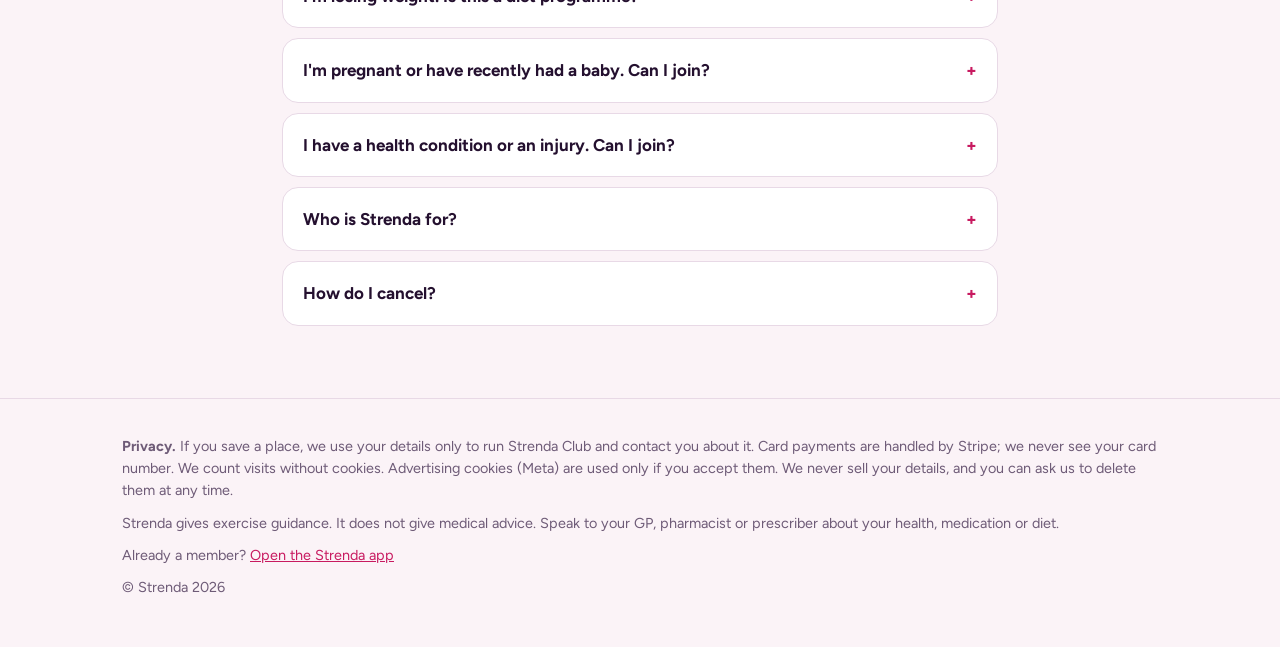
==== commit 381a2133: "Flo-style sign-up quiz (join.html) feeding Tally; rotating headlines; clearer walkthrough with label" ====
--- a/index.html
+++ b/index.html
@@ -15,7 +15,7 @@
 /* Old app links (#example, #join-CODE) now live on app.html. */
 if (/^#(example|join-)/.test(location.hash)) location.replace('app.html' + location.hash);
 /* ===== SETTINGS: paste values here, nothing else needs changing ===== */
-var SAVE_URL = 'https://tally.so/r/rDoJ9o';        /* Tally form: free 'save my place'. Every button uses this. */
+var SAVE_URL = 'join.html';        /* The sign-up quiz. Every button uses this. */
 var PAY_URL = '';         /* Stripe £29 link, from 8 December. Leave empty until then. */
 var META_PIXEL_ID = '';   /* Meta pixel ID, e.g. '123456789012345'. Loads only after cookie consent. */
 var GOATCOUNTER = '';     /* GoatCounter code, e.g. 'strenda' for strenda.goatcounter.com. Cookie-free visit counts. */
@@ -99,7 +99,7 @@
 .ex{display:flex;flex-direction:column}.ex b{font-family:var(--display);font-size:1.2rem}.ex span{font-size:.85rem;color:var(--muted)}
 .bar{height:8px;border-radius:4px;background:var(--sunk)}.bar i{display:block;height:100%;border-radius:4px;background:var(--mint)}
 .tiny{font-size:.78rem;color:var(--muted);margin-top:auto}
-.grid6{display:grid;grid-template-columns:repeat(2,minmax(0,1fr));grid-auto-rows:1fr;gap:8px;flex:1;width:100%}
+.grid6{display:grid;grid-template-columns:repeat(2,minmax(0,1fr));grid-template-rows:1.3fr 1fr 1fr;gap:8px;flex:1;width:100%;min-height:0}
 .grid6 span{min-width:0;border-radius:14px;background:linear-gradient(160deg,#4A1A60,#2A1038);color:#fff;display:flex;align-items:center;justify-content:center;text-align:center;font:800 1.1rem var(--display)}
 .grid6 .coach{background:linear-gradient(160deg,var(--berry),#8E1145);font-size:.9rem}
 .live{font-size:.85rem;font-weight:700;display:flex;align-items:center;gap:8px}.live i{width:9px;height:9px;border-radius:50%;background:#E5484D;animation:pulse 1.4s infinite}
@@ -117,6 +117,15 @@
 .steps2 button.on{background:var(--sun);border-color:var(--sun);color:var(--plum)}
 @media (max-width:820px){.reel{margin:8px auto 0}}
 @media (prefers-reduced-motion:reduce){.scr{transition:none}.live i{animation:none}}
+.hl{color:var(--sun)}#rot{min-height:3.3em;transition:opacity .4s}#rot.fade{opacity:0}
+.cap{color:#fff;font:800 1.15rem/1.2 var(--display);text-align:center;margin:0 0 12px;min-height:2.4em}
+.cap small{display:block;font:500 .82rem var(--body);color:var(--on-plum-soft);margin-top:4px}
+.grid6 .coachv{grid-column:1/3;padding:0;overflow:hidden;position:relative;background:#000}
+.grid6 .coachv video{width:100%;height:100%;object-fit:cover;border-radius:14px;aspect-ratio:auto}
+.grid6 .coachv em,.grid6 .m em{position:absolute;left:8px;bottom:6px;font:600 .68rem var(--body);font-style:normal;color:#fff;background:rgba(0,0,0,.45);padding:2px 7px;border-radius:6px}
+.grid6 .m{position:relative;background:linear-gradient(160deg,#4A1A60,#2A1038)}
+.grid6 .m svg{width:46%;height:auto;opacity:.85}
+.illus{font-size:.68rem;color:var(--muted);text-align:center;margin:0}
 </style>
 </head>
 <body>
@@ -129,12 +138,13 @@
 <section class="hero"><div class="in grid">
   <div>
     <p class="eyebrow">Strenda Club &middot; Founding groups start 12 January</p>
-    <h1>You've started again enough times.</h1>
-    <p class="lead">This time, do it with a small group and a coach who notices when you're missing. Get stronger from home, twice a week, and actually keep going.</p>
+    <h1 id="rot" aria-live="polite">You've started again enough times. <span class="hl">This time, you won't be doing it alone.</span></h1>
+    <p class="lead">Small online strength groups that start together, a real coach who checks in, and a plan built for you. From home, twice a week.</p>
     <div class="row"><a class="btn js-join" href="#founding">Save my founding place, free</a><a class="btn ghost" href="#how">How it works</a></div>
     <p class="note">Free to save. &pound;29 a month from January (normally &pound;39), held for your first 12 months. Only 30 places.</p>
   </div>
   <div class="reel" id="reel" aria-label="How Strenda Club works, in four steps">
+    <p class="cap" id="cap">1. A plan built for you<small>From your answers, with every move filmed</small></p>
     <div class="phone2">
       <div class="scr on" data-i="0">
         <p class="sh">Today &middot; Session 3 of your plan</p>
@@ -144,9 +154,9 @@
       </div>
       <div class="scr" data-i="1">
         <p class="sh">Tuesday 9.30am &middot; Your group, live</p>
-        <div class="grid6"><span>JS</span><span class="coach">Coach</span><span>AM</span><span>KT</span><span>RB</span><span>LN</span></div>
+        <div class="grid6"><span class="coachv"><video src="videos/seated-march.mp4" muted autoplay loop playsinline preload="metadata" aria-hidden="true"></video><em>Coach</em></span><span class="m"><svg viewBox="0 0 40 40" aria-hidden="true"><circle cx="20" cy="14" r="8" fill="#D9C3E3"/><path d="M4 40c0-9 7-15 16-15s16 6 16 15z" fill="#D9C3E3"/></svg><em>Member</em></span><span class="m"><svg viewBox="0 0 40 40" aria-hidden="true"><circle cx="20" cy="14" r="8" fill="#D9C3E3"/><path d="M4 40c0-9 7-15 16-15s16 6 16 15z" fill="#D9C3E3"/></svg><em>Member</em></span><span class="m"><svg viewBox="0 0 40 40" aria-hidden="true"><circle cx="20" cy="14" r="8" fill="#D9C3E3"/><path d="M4 40c0-9 7-15 16-15s16 6 16 15z" fill="#D9C3E3"/></svg><em>Member</em></span><span class="m"><svg viewBox="0 0 40 40" aria-hidden="true"><circle cx="20" cy="14" r="8" fill="#D9C3E3"/><path d="M4 40c0-9 7-15 16-15s16 6 16 15z" fill="#D9C3E3"/></svg><em>Member</em></span></div>
         <div class="live"><i></i>Live now &middot; 30 minutes</div>
-        <p class="tiny">The same 10 to 15 people, every week</p>
+        <p class="illus">Illustration of a live group session</p>
       </div>
       <div class="scr" data-i="2">
         <p class="sh">Messages &middot; Your coach</p>
@@ -306,9 +316,14 @@
 </script>
 <script>
 (function(){var r=document.getElementById('reel');if(!r)return;var sc=r.querySelectorAll('.scr'),bt=r.querySelectorAll('.steps2 button'),i=0,t;
-function show(n){i=n;sc.forEach(function(e,k){e.classList.toggle('on',k===n)});bt.forEach(function(e,k){e.classList.toggle('on',k===n);e.setAttribute('aria-selected',k===n)})}
+var caps=[['1. A plan built for you','From your answers, with every move filmed'],['2. Train live with your group','The same 10 to 15 people, twice a week'],['3. Miss one? Your coach checks in','A message within a day, with an easier way back'],['4. See yourself getting stronger','A strength check every 4 weeks']];function show(n){i=n;var c=document.getElementById('cap');if(c)c.innerHTML=caps[n][0]+'<small>'+caps[n][1]+'</small>';sc.forEach(function(e,k){e.classList.toggle('on',k===n)});bt.forEach(function(e,k){e.classList.toggle('on',k===n);e.setAttribute('aria-selected',k===n)})}
 function go(){clearInterval(t);if(!matchMedia('(prefers-reduced-motion: reduce)').matches)t=setInterval(function(){show((i+1)%sc.length)},3800)}
 bt.forEach(function(b,k){b.onclick=function(){show(k);go()}});go();})();
 </script>
+<script>
+(function(){var h=document.getElementById('rot');if(!h||matchMedia('(prefers-reduced-motion: reduce)').matches)return;
+var L=["You've started again enough times. <span class=\"hl\">This time, you won't be doing it alone.</span>","You've started again enough times. <span class=\"hl\">This time, there's a group and a coach keeping you going.</span>","<span class=\"hl\">Strength training</span> that doesn't let you quietly disappear."],i=0;
+setInterval(function(){h.classList.add('fade');setTimeout(function(){i=(i+1)%L.length;h.innerHTML=L[i];h.classList.remove('fade')},400)},5000);})();
+</script>
 </body>
 </html>
